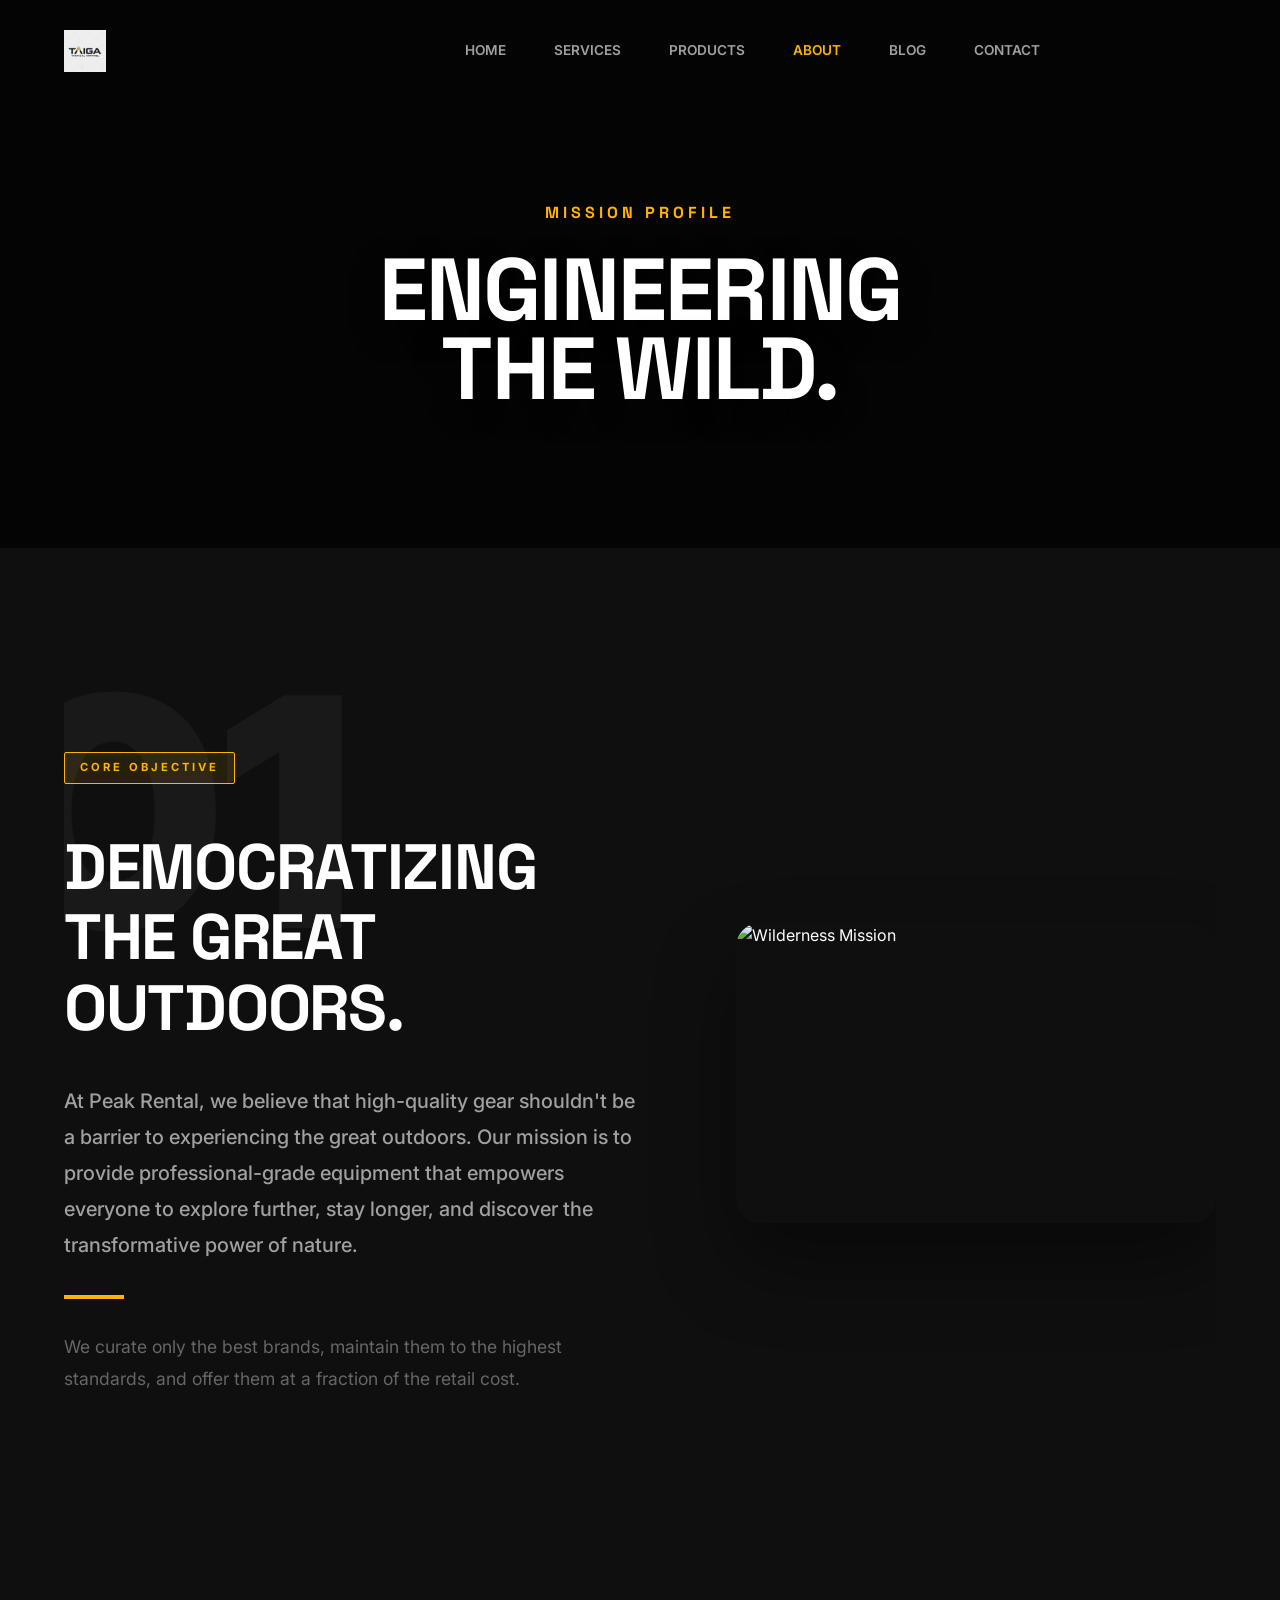
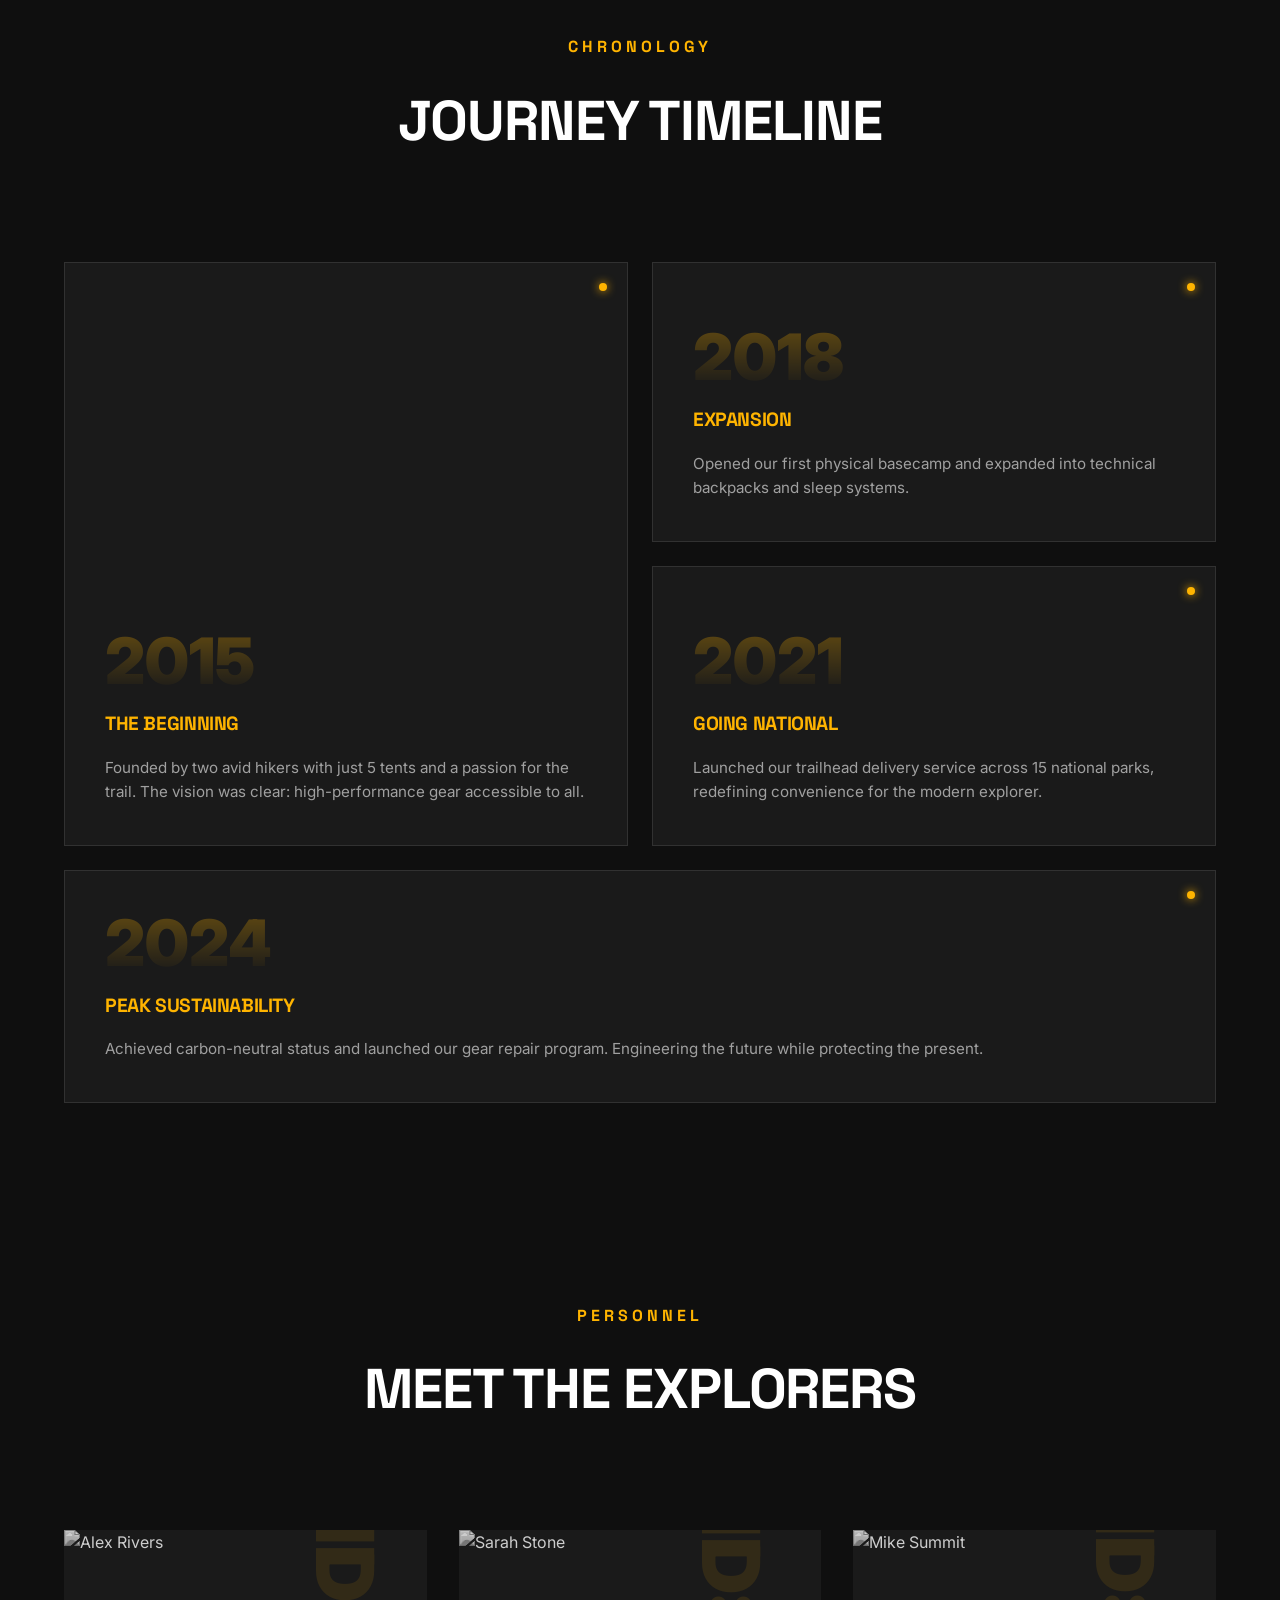
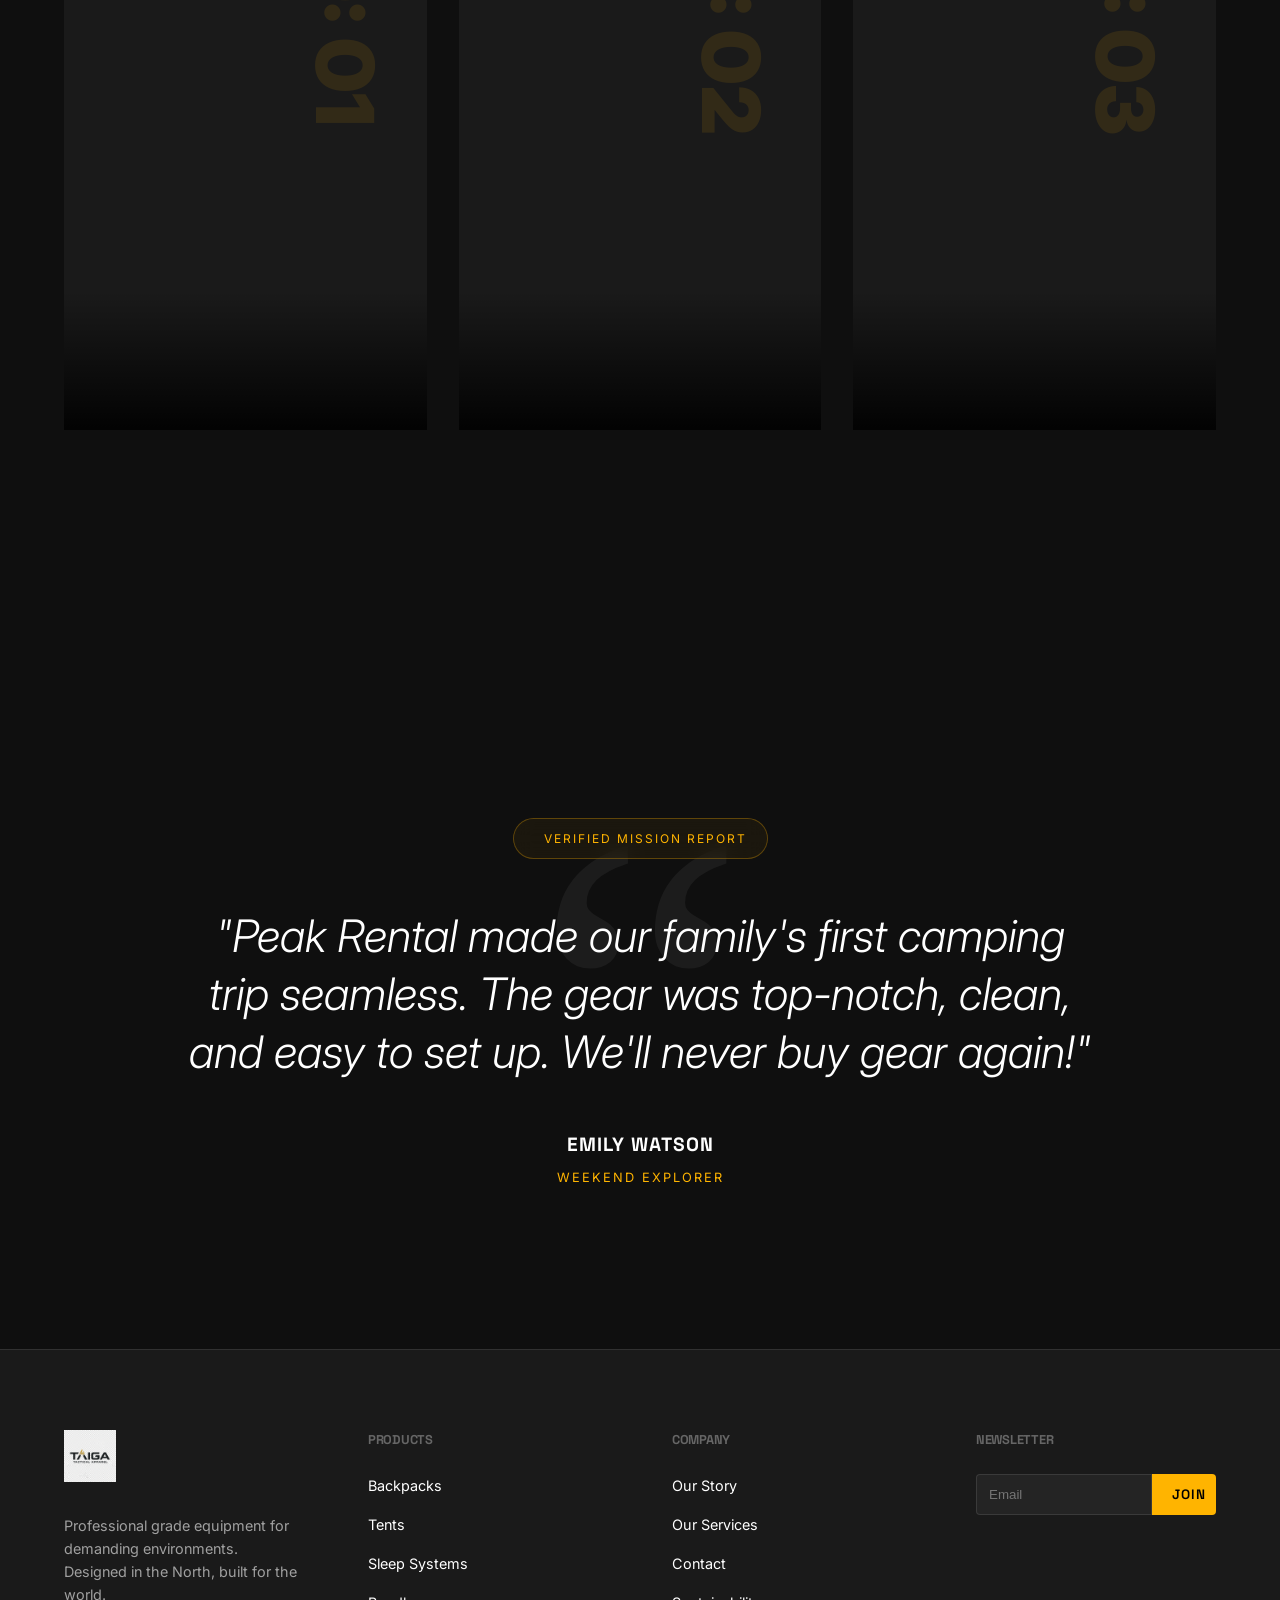
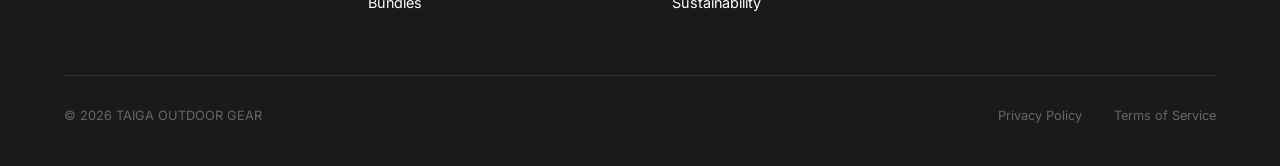
==== about.html @ ff22737f "first commit" ====
<!DOCTYPE html>
<html lang="en">
<head>
    <meta charset="UTF-8">
    <meta name="viewport" content="width=device-width, initial-scale=1.0">
    <title>About | TAIGA</title>
    <link rel="stylesheet" href="css/style.css">
    <link rel="icon" type="image/png" href="assets/favicon.png">
    <script src="https://unpkg.com/lucide@latest"></script>
    <style>
        /* --- About Redesign Styles --- */
        .page-header {
            width: 100%;
            padding-top: 200px;
            padding-bottom: 140px;
            background: linear-gradient(rgba(0,0,0,0.7), rgba(0,0,0,0.7)), url('https://images.unsplash.com/photo-1464822759023-fed622ff2c3b?auto=format&fit=crop&q=80&w=1920');
            background-size: cover;
            background-position: center;
            background-repeat: no-repeat;
            color: white;
            text-align: center;
            margin-bottom: 4rem;
        }

        .page-header h1 {
            color: white !important;
            text-shadow: 0 10px 30px rgba(0,0,0,0.5);
        }

        /* --- Modern Editorial Mission --- */
        .mission-section-new {
            position: relative;
            padding: 140px 0;
            overflow: hidden;
        }

        .mission-grid-new {
            display: grid;
            grid-template-columns: 1.2fr 1fr;
            gap: 6rem;
            align-items: center;
        }

        .mission-text-block {
            position: relative;
            z-index: 2;
        }

        .mission-watermark {
            position: absolute;
            top: -100px;
            left: -60px;
            font-size: 20rem;
            font-weight: 900;
            opacity: 0.04;
            z-index: -1;
            line-height: 1;
            color: var(--text-primary);
            user-select: none;
            pointer-events: none;
        }

        .mission-image-new {
            position: relative;
            aspect-ratio: 16/10;
            border-radius: var(--radius-lg);
            overflow: hidden;
            box-shadow: 0 40px 80px rgba(0,0,0,0.4);
        }

        .mission-image-new img {
            width: 100%;
            height: 100%;
            object-fit: cover;
            transition: transform 2s cubic-bezier(0.4, 0, 0.2, 1);
        }

        .mission-section-new:hover .mission-image-new img {
            transform: scale(1.1);
        }

        .mission-badge {
            display: inline-flex;
            align-items: center;
            padding: 6px 15px;
            background: rgba(255, 180, 0, 0.1);
            border: 1px solid var(--accent-gold);
            color: var(--accent-gold);
            font-weight: 700;
            font-size: 0.7rem;
            text-transform: uppercase;
            letter-spacing: 3px;
            margin-bottom: 3rem;
            border-radius: 2px;
        }

        @media (max-width: 992px) {
            .mission-grid-new { grid-template-columns: 1fr; gap: 5rem; }
            .mission-text-block { text-align: left; }
            .mission-watermark { font-size: 15rem; top: -80px; left: -20px; }
        }

        /* --- Bento-Grid Timeline (Chronology) --- */
        .bento-timeline {
            display: grid;
            grid-template-columns: repeat(2, 1fr);
            gap: 1.5rem;
            margin-top: 4rem;
        }

        .bento-card {
            background: var(--bg-secondary);
            border: 1px solid var(--border-color);
            padding: 40px;
            position: relative;
            transition: var(--transition);
            display: flex;
            flex-direction: column;
            justify-content: flex-end;
            min-height: 280px;
        }

        .bento-card:nth-child(1) { grid-row: span 2; }
        .bento-card:nth-child(4) { grid-column: span 2; min-height: 200px; }

        .bento-card:hover {
            border-color: var(--accent-gold);
            background: var(--bg-tertiary);
            transform: translateY(-5px);
        }

        .bento-year {
            font-size: 4rem;
            font-weight: 900;
            line-height: 1;
            margin-bottom: 1rem;
            background: linear-gradient(var(--accent-gold), transparent);
            -webkit-background-clip: text;
            -webkit-text-fill-color: transparent;
            opacity: 0.3;
        }

        .bento-card h4 {
            font-size: 1.2rem;
            margin-bottom: 1rem;
            color: var(--accent-gold);
        }

        .bento-card p {
            color: var(--text-secondary);
            font-size: 0.95rem;
            line-height: 1.6;
        }

        .bento-card::before {
            content: '';
            position: absolute;
            top: 20px;
            right: 20px;
            width: 8px;
            height: 8px;
            background: var(--accent-gold);
            border-radius: 50%;
            box-shadow: 0 0 10px var(--accent-gold);
        }

        @media (max-width: 768px) {
            .bento-timeline { grid-template-columns: 1fr; }
            .bento-card { grid-row: auto !important; grid-column: auto !important; min-height: 200px; padding: 30px; }
            .bento-year { font-size: 3rem; }
        }

        /* --- Minimalist Overlap Personnel --- */
        .personnel-grid-new {
            display: grid;
            grid-template-columns: repeat(3, 1fr);
            gap: 2rem;
            margin-top: 6rem;
        }

        .profile-tile {
            position: relative;
            height: 500px;
            overflow: hidden;
            background: var(--bg-secondary);
        }

        .profile-img-wrap {
            width: 100%;
            height: 100%;
            overflow: hidden;
        }

        .profile-img-wrap img {
            width: 100%;
            height: 100%;
            object-fit: cover;
            filter: grayscale(100%) brightness(0.8);
            transition: transform 1s ease, filter 1s ease;
        }

        .profile-tile:hover .profile-img-wrap img {
            transform: scale(1.1);
            filter: grayscale(0%) brightness(1);
        }

        .profile-overlay {
            position: absolute;
            bottom: 0;
            left: 0;
            width: 100%;
            padding: 40px;
            background: linear-gradient(transparent, rgba(0,0,0,0.9));
            z-index: 2;
            color: white;
        }

        .profile-id {
            position: absolute;
            top: 30px;
            right: -20px;
            font-size: 5rem;
            font-weight: 900;
            opacity: 0.1;
            transform: rotate(90deg);
            color: var(--accent-gold);
            pointer-events: none;
        }

        .profile-name {
            font-size: 2rem;
            line-height: 1;
            margin-bottom: 0.5rem;
            transform: translateY(20px);
            opacity: 0;
            transition: var(--transition);
        }

        .profile-role {
            font-size: 0.75rem;
            text-transform: uppercase;
            letter-spacing: 3px;
            color: var(--accent-gold);
            transform: translateY(20px);
            opacity: 0;
            transition: var(--transition);
            transition-delay: 0.1s;
        }

        .profile-tile:hover .profile-name,
        .profile-tile:hover .profile-role {
            transform: translateY(0);
            opacity: 1;
        }

        @media (max-width: 992px) {
            .personnel-grid-new { grid-template-columns: repeat(2, 1fr); }
            .profile-tile { height: 400px; }
        }

        @media (max-width: 640px) {
            .personnel-grid-new { grid-template-columns: 1fr; }
        }

        /* --- Intelligence Quote --- */
        /* --- Cinematic Testimonial --- */
        .testimonial-cinematic {
            position: relative;
            width: 100vw;
            margin-left: calc(-50vw + 50%);
            padding: 160px 0;
            background: linear-gradient(rgba(0,0,0,0.8), rgba(0,0,0,0.8)), url('https://images.unsplash.com/photo-1523987355523-c7b5b0dd90a7?auto=format&fit=crop&q=80&w=1920');
            background-size: cover;
            background-position: center;
            background-attachment: fixed;
            color: white;
            text-align: center;
            overflow: hidden;
            margin-top: 8rem;
        }

        .testimonial-content {
            max-width: 1000px;
            margin: 0 auto;
            padding: 0 40px;
            position: relative;
            z-index: 2;
        }

        .verified-badge {
            display: inline-flex;
            align-items: center;
            gap: 10px;
            padding: 10px 20px;
            border: 1px solid rgba(255, 180, 0, 0.3);
            background: rgba(255, 180, 0, 0.05);
            border-radius: 50px;
            color: var(--accent-gold);
            font-size: 0.75rem;
            text-transform: uppercase;
            letter-spacing: 2px;
            margin-bottom: 3rem;
            backdrop-filter: blur(10px);
        }

        .quote-text {
            font-size: clamp(1.5rem, 4vw, 2.8rem);
            font-style: italic;
            line-height: 1.3;
            margin-bottom: 3rem;
            color: white;
            font-weight: 300;
        }

        .quote-author {
            display: flex;
            flex-direction: column;
            align-items: center;
            gap: 0.5rem;
        }

        .author-name {
            font-size: 1.2rem;
            color: white;
            letter-spacing: 1px;
        }

        .author-title {
            font-size: 0.8rem;
            color: var(--accent-gold);
            text-transform: uppercase;
            letter-spacing: 2px;
        }

        .testimonial-decoration {
            position: absolute;
            top: 50%;
            left: 50%;
            transform: translate(-50%, -50%);
            font-size: 30rem;
            opacity: 0.05;
            color: white;
            z-index: 1;
            pointer-events: none;
            font-family: serif;
        }

        @media (max-width: 992px) {
            .mission-grid { grid-template-columns: 1fr; gap: 3rem; }
            .timeline-line { left: 20px; }
            .timeline-dot { left: 20px; }
            .timeline-item {
                grid-template-columns: 1fr;
                gap: 2rem;
                padding-left: 60px;
                text-align: left !important;
            }
            .timeline-item:nth-child(even) .timeline-content { grid-column: 1; }
            .personnel-grid { grid-template-columns: repeat(2, 1fr); }
        }

        @media (max-width: 640px) {
            .personnel-grid { grid-template-columns: repeat(2, 1fr); gap: 1rem; }
            .personnel-info { padding: 15px; }
            .personnel-info h4 { font-size: 0.9rem; }
        }
    </style>
</head>
<body>

    <!-- Section 1: Full-Width Page Header -->
    <section class="page-header">
        <div class="container">
            <h4 class="font-heading" style="color: var(--accent-gold); letter-spacing: 4px; margin-bottom: 1.5rem;">Mission Profile</h4>
            <h1 style="font-size: clamp(3rem, 10vw, 5.5rem); line-height: 0.9;">Engineering <br>The Wild.</h1>
        </div>
    </section>

    <main class="container">
        <!-- Section 2: Our Mission (Redesigned) -->
        <section class="mission-section-new">
            <div class="mission-grid-new">
                <div class="mission-text-block">
                    <span class="mission-watermark">01</span>
                    <div class="mission-badge">Core Objective</div>
                    <h2 style="font-size: clamp(2.5rem, 6vw, 4rem); line-height: 1.1; margin-bottom: 2.5rem;">Democratizing The Great Outdoors.</h2>
                    <p style="font-size: 1.25rem; color: var(--text-secondary); line-height: 1.8; margin-bottom: 2rem; font-weight: 500;">
                        At Peak Rental, we believe that high-quality gear shouldn't be a barrier to experiencing the great outdoors. Our mission is to provide professional-grade equipment that empowers everyone to explore further, stay longer, and discover the transformative power of nature.
                    </p>
                    <div style="width: 60px; height: 4px; background: var(--accent-gold); margin-bottom: 2rem;"></div>
                    <p style="color: var(--text-muted); line-height: 1.8; font-size: 1.1rem;">
                        We curate only the best brands, maintain them to the highest standards, and offer them at a fraction of the retail cost.
                    </p>
                </div>
                <div class="mission-image-new">
                    <img src="https://images.unsplash.com/photo-1504280390367-361c6d9f38f4?auto=format&fit=crop&q=80&w=1000" alt="Wilderness Mission">
                </div>
            </div>
        </section>

        <!-- Section 3: Chronology (Redesigned) -->
        <section class="section">
            <div style="text-align: center; margin-bottom: 6rem;">
                <h4 class="font-heading" style="color: var(--accent-gold); letter-spacing: 4px; margin-bottom: 1rem;">Chronology</h4>
                <h2 style="font-size: clamp(2rem, 5vw, 3.5rem);">Journey Timeline</h2>
            </div>

            <div class="bento-timeline">
                <div class="bento-card">
                    <span class="bento-year">2015</span>
                    <h4 class="font-heading">The Beginning</h4>
                    <p>Founded by two avid hikers with just 5 tents and a passion for the trail. The vision was clear: high-performance gear accessible to all.</p>
                </div>

                <div class="bento-card">
                    <span class="bento-year">2018</span>
                    <h4 class="font-heading">Expansion</h4>
                    <p>Opened our first physical basecamp and expanded into technical backpacks and sleep systems.</p>
                </div>

                <div class="bento-card">
                    <span class="bento-year">2021</span>
                    <h4 class="font-heading">Going National</h4>
                    <p>Launched our trailhead delivery service across 15 national parks, redefining convenience for the modern explorer.</p>
                </div>

                <div class="bento-card">
                    <span class="bento-year">2024</span>
                    <h4 class="font-heading">Peak Sustainability</h4>
                    <p>Achieved carbon-neutral status and launched our gear repair program. Engineering the future while protecting the present.</p>
                </div>
            </div>
        </section>

        <!-- Section 4: Explorers (Redesigned) -->
        <section class="section">
            <div style="text-align: center; margin-bottom: 6rem;">
                <h4 class="font-heading" style="color: var(--accent-gold); letter-spacing: 4px; margin-bottom: 1rem;">Personnel</h4>
                <h2 style="font-size: clamp(2rem, 5vw, 3.5rem);">Meet the Explorers</h2>
            </div>

            <div class="personnel-grid-new">
                <div class="profile-tile">
                    <span class="profile-id">ID: 01</span>
                    <div class="profile-img-wrap">
                        <img src="https://images.unsplash.com/photo-1507003211169-0a1dd7228f2d?auto=format&fit=crop&q=80&w=600" alt="Alex Rivers">
                    </div>
                    <div class="profile-overlay">
                        <h3 class="profile-name font-heading">Alex Rivers</h3>
                        <p class="profile-role">Founder & Chief Guide</p>
                    </div>
                </div>

                <div class="profile-tile">
                    <span class="profile-id">ID: 02</span>
                    <div class="profile-img-wrap">
                        <img src="https://images.unsplash.com/photo-1438761681033-6461ffad8d80?auto=format&fit=crop&q=80&w=600" alt="Sarah Stone">
                    </div>
                    <div class="profile-overlay">
                        <h3 class="profile-name font-heading">Sarah Stone</h3>
                        <p class="profile-role">Operations Director</p>
                    </div>
                </div>

                <div class="profile-tile">
                    <span class="profile-id">ID: 03</span>
                    <div class="profile-img-wrap">
                        <img src="https://images.unsplash.com/photo-1472099645785-5658abf4ff4e?auto=format&fit=crop&q=80&w=600" alt="Mike Summit">
                    </div>
                    <div class="profile-overlay">
                        <h3 class="profile-name font-heading">Mike Summit</h3>
                        <p class="profile-role">Gear Specialist</p>
                    </div>
                </div>
            </div>
        </section>

        <!-- Section 5: Cinematic Testimonial (Redesigned) -->
        <section class="testimonial-cinematic">
            <span class="testimonial-decoration">&ldquo;</span>
            <div class="testimonial-content">
                <div class="verified-badge">
                    <i data-lucide="shield-check" size="16"></i>
                    <span>Verified Mission Report</span>
                </div>
                <p class="quote-text">
                    "Peak Rental made our family's first camping trip seamless. The gear was top-notch, clean, and easy to set up. We'll never buy gear again!"
                </p>
                <div class="quote-author">
                    <h4 class="author-name font-heading">Emily Watson</h4>
                    <span class="author-title">Weekend Explorer</span>
                </div>
            </div>
        </section>
    </main>

    <script src="js/main.js"></script>
    <script>
        lucide.createIcons();
    </script>
</body>
</html>
---- css/style.css ----
@import url('https://fonts.googleapis.com/css2?family=Space+Grotesk:wght@300;400;500;600;700&family=Inter:wght@300;400;500;600&display=swap');

:root {
    /* Theme Tokens (Default Dark) */
    --bg-primary: #0F0F0F;
    --bg-secondary: #1A1A1A;
    --bg-tertiary: #242424;
    --text-primary: #FFFFFF;
    --text-secondary: #A0A0A0;
    --text-muted: #666666;
    
    /* Global Accents */
    --accent-gold: #FFB400;
    --accent-gold-dark: #E6A200;
    --accent-olive: #3D4A3E;
    --border-color: rgba(255, 255, 255, 0.1);
    
    /* UI Tokens */
    --transition: all 0.4s cubic-bezier(0.16, 1, 0.3, 1);
    --shadow-sm: 0 4px 12px rgba(0, 0, 0, 0.5);
    --shadow-lg: 0 20px 40px rgba(0, 0, 0, 0.7);
    --radius-sm: 4px;
    --radius-md: 12px;
    --radius-lg: 24px;
}

[data-theme="light"] {
    --bg-primary: #F8F9FA;
    --bg-secondary: #FFFFFF;
    --bg-tertiary: #E9ECEF;
    --text-primary: #121212;
    --text-secondary: #4A4A4A;
    --text-muted: #888888;
    --border-color: rgba(0, 0, 0, 0.1);
    --shadow-sm: 0 4px 12px rgba(0, 0, 0, 0.05);
    --shadow-lg: 0 20px 40px rgba(0, 0, 0, 0.1);
}

* {
    margin: 0;
    padding: 0;
    box-sizing: border-box;
}

body {
    font-family: 'Inter', sans-serif;
    background-color: var(--bg-primary);
    color: var(--text-primary);
    line-height: 1.6;
    overflow-x: hidden;
    transition: background-color 0.5s ease, color 0.5s ease;
}

h1, h2, h3, h4, .font-heading {
    font-family: 'Space Grotesk', sans-serif;
    font-weight: 700;
    text-transform: uppercase;
    letter-spacing: -0.02em;
}

a {
    text-decoration: none;
    color: inherit;
    transition: var(--transition);
}

ul { list-style: none; }

img { max-width: 100%; display: block; }

/* --- Layout --- */

.container {
    max-width: 1400px;
    margin: 0 auto;
    width: 90%;
}

.section {
    padding: 100px 0;
}

.flex { display: flex; }
.grid { display: grid; }
.items-center { align-items: center; }
.justify-between { justify-content: space-between; }
.gap-1 { gap: 1rem; }
.gap-2 { gap: 2rem; }
.gap-3 { gap: 0.75rem; }
.gap-4 { gap: 1rem; }

/* Grid Utilities */
.grid-cols-2 { grid-template-columns: repeat(2, minmax(0, 1fr)); }

@media (min-width: 640px) {
    .sm\:gap-4 { gap: 1rem; }
}

@media (min-width: 768px) {
    .md\:grid-cols-3 { grid-template-columns: repeat(3, minmax(0, 1fr)); }
}

@media (min-width: 1024px) {
    .lg\:grid-cols-4 { grid-template-columns: repeat(4, minmax(0, 1fr)); }
}

/* --- Buttons --- */

.btn {
    display: inline-block;
    padding: 14px 36px;
    border-radius: var(--radius-sm);
    font-weight: 600;
    cursor: pointer;
    border: none;
    transition: var(--transition);
    font-family: 'Space Grotesk', sans-serif;
    text-transform: uppercase;
    letter-spacing: 1px;
    font-size: 0.85rem;
    position: relative;
    overflow: hidden;
}

.btn-primary {
    background-color: var(--accent-gold);
    color: #000;
}

.btn-primary:hover {
    background-color: var(--accent-gold-dark);
    transform: translateY(-2px);
    box-shadow: 0 10px 20px rgba(255, 180, 0, 0.3);
}

.btn-outline {
    background: transparent;
    border: 1px solid var(--border-color);
    color: var(--text-primary);
}

.btn-outline:hover {
    background: var(--text-primary);
    color: var(--bg-primary);
}

/* --- Components --- */

.main-header {
    position: fixed;
    top: 0;
    left: 0;
    width: 100%;
    z-index: 1000;
    padding: 30px 0;
    transition: var(--transition);
}

.main-header.scrolled {
    background: var(--bg-primary);
    padding: 20px 0;
    border-bottom: 1px solid var(--border-color);
    box-shadow: var(--shadow-sm);
}

.nav-logo {
    font-family: 'Space Grotesk', sans-serif;
    font-weight: 700;
    font-size: 1.5rem;
    letter-spacing: 2px;
}

.nav-links {
    display: flex;
    align-items: center;
}

.theme-toggle {
    order: 10;
    margin-left: 2rem;
}

.nav-links a {
    margin-left: 3rem;
    font-size: 0.85rem;
    font-weight: 600;
    text-transform: uppercase;
    color: var(--text-secondary);
}

.nav-links a:hover, .nav-links a.active {
    color: var(--accent-gold) !important;
}

/* --- Hero & Wavy Separator --- */

.hero {
    height: 100vh;
    position: relative;
    display: flex;
    align-items: center;
    background-size: cover;
    background-position: center;
}

.hero::after {
    content: '';
    position: absolute;
    top: 0;
    left: 0;
    width: 100%;
    height: 100%;
    background: linear-gradient(90deg, rgba(15,15,15,0.9) 0%, rgba(15,15,15,0.4) 50%, transparent 100%);
    z-index: 1;
}

.hero-content {
    position: relative;
    z-index: 2;
    max-width: 700px;
}

.hero-content h1 {
    font-size: clamp(3rem, 10vw, 6rem);
    line-height: 0.9;
    margin-bottom: 2rem;
    color: white;
}

.wavy-separator {
    position: absolute;
    bottom: -1px;
    left: 0;
    width: 100%;
    line-height: 0;
    z-index: 3;
}

.wavy-separator svg {
    display: block;
    width: 100%;
    height: 120px;
}

.wavy-separator .fill {
    fill: var(--bg-primary);
}

/* --- Page Banners --- */

.page-banner {
    position: relative;
    height: 450px;
    display: flex;
    align-items: center;
    justify-content: center;
    text-align: center;
    background-size: cover;
    background-position: center;
    overflow: hidden;
}

.page-banner::before {
    content: '';
    position: absolute;
    top: 0;
    left: 0;
    width: 100%;
    height: 100%;
    background: linear-gradient(to bottom, rgba(0,0,0,0.4), rgba(0,0,0,0.7));
    z-index: 1;
}

.page-banner .container {
    position: relative;
    z-index: 2;
}

.page-banner h1 {
    font-size: clamp(3rem, 10vw, 5rem);
    margin-bottom: 1rem;
    color: white;
}

@media (max-width: 768px) {
    .page-banner { 
        height: 400px; 
        padding-top: 60px;
    }
    .page-banner h1 { 
        font-size: 2.5rem; 
        text-shadow: 0 4px 15px rgba(0,0,0,0.5);
    }
    .page-banner p {
        font-size: 0.9rem;
        line-height: 1.5;
        padding: 0 15px;
        text-shadow: 0 2px 8px rgba(0,0,0,0.5);
    }
}

/* --- Catalog & Product Grids --- */
.catalog-grid, .product-lineup-grid {
    display: grid;
    grid-template-columns: repeat(auto-fill, minmax(320px, 1fr));
    gap: 3rem 2rem;
    margin-top: 4rem;
}

/* Specific adjustment for mobile: 2-column grid and compact cards */
@media (max-width: 640px) {
    .catalog-grid, .product-lineup-grid {
        grid-template-columns: repeat(2, 1fr);
        gap: 12px;
        padding: 0 10px;
    }
    
    .product-img {
        aspect-ratio: 1/1; 
        margin-bottom: 0.8rem;
    }

    .product-info h3 {
        font-size: 0.85rem;
        white-space: nowrap;
        overflow: hidden;
        text-overflow: ellipsis;
        margin-bottom: 4px;
    }

    .product-info p {
        display: -webkit-box;
        -webkit-line-clamp: 2;
        -webkit-box-orient: vertical;
        overflow: hidden;
        font-size: 0.75rem;
        margin-bottom: 0.8rem;
        line-height: 1.3;
    }

    .product-info .price {
        font-size: 0.9rem;
    }

    .product-info .btn {
        padding: 8px 12px;
        font-size: 0.75rem;
        width: 100%;
        text-align: center;
    }
}

.product-card {
    display: flex;
    flex-direction: column;
    height: 100%;
    background: var(--bg-secondary);
    border: 1px solid var(--border-color);
    border-radius: var(--radius-md);
    overflow: hidden;
    transition: var(--transition);
}

.product-card:hover {
    border-color: var(--accent-gold);
    transform: translateY(-5px);
}

.product-img-container {
    position: relative;
    aspect-ratio: 4/5;
    overflow: hidden;
    background: var(--bg-tertiary);
}

.product-img-link {
    display: block;
    width: 100%;
    height: 100%;
}

.product-img-link img {
    width: 100%;
    height: 100%;
    object-fit: cover;
    transition: transform 1s cubic-bezier(0.4, 0, 0.2, 1);
}

.product-card:hover .product-img-link img {
    transform: scale(1.1);
}

.product-badge {
    position: absolute;
    top: 15px;
    right: 15px;
    background: var(--accent-gold);
    color: black;
    font-size: 0.6rem;
    font-weight: 800;
    text-transform: uppercase;
    letter-spacing: 1px;
    padding: 4px 10px;
    border-radius: 2px;
}

.product-tag {
    font-size: 0.65rem;
    color: var(--accent-gold);
    text-transform: uppercase;
    letter-spacing: 2px;
    margin-bottom: 0.5rem;
    display: block;
    font-weight: 700;
}

.product-info {
    padding: 24px;
    flex-grow: 1;
    display: flex;
    flex-direction: column;
    gap: 0.5rem;
}

.product-tag {
    font-size: 0.65rem;
    color: var(--accent-gold);
    text-transform: uppercase;
    letter-spacing: 2px;
    margin-bottom: 0.25rem;
    display: block;
    font-weight: 700;
    opacity: 0.8;
}

.product-info h3 {
    font-size: 1.1rem;
    margin-bottom: 0.5rem;
    letter-spacing: 0.5px;
    line-height: 1.2;
    color: var(--text-primary);
}

.product-info .price {
    font-family: 'Space Grotesk', sans-serif;
    font-weight: 700;
    color: var(--accent-gold);
    font-size: 1.2rem;
    margin-bottom: 1.5rem;
}

.product-info .btn {
    margin-top: auto;
}

/* --- Cards --- */

.card {
    background: var(--bg-secondary);
    border: 1px solid var(--border-color);
    border-radius: var(--radius-md);
    padding: 30px;
    transition: var(--transition);
}

.card:hover {
    border-color: var(--accent-gold);
    transform: translateY(-5px);
}

/* --- Theme Switcher --- */

.theme-toggle {
    cursor: pointer;
    background: none;
    border: none;
    color: var(--text-primary);
    font-size: 1.2rem;
    margin-left: 2rem;
    display: flex;
    align-items: center;
}

/* --- Responsive & Mobile Menu --- */

.mobile-menu-btn {
    cursor: pointer;
    display: none;
    z-index: 1001;
    width: 30px;
    height: 20px;
    position: relative;
}

.hamburger-line {
    width: 100%;
    height: 2px;
    background-color: var(--text-primary);
    position: absolute;
    left: 0;
    transition: 0.3s cubic-bezier(0.16, 1, 0.3, 1);
}

.hamburger-line:nth-child(1) { top: 0; }
.hamburger-line:nth-child(2) { top: 50%; transform: translateY(-50%); }
.hamburger-line:nth-child(3) { bottom: 0; width: 70%; left: 30%; } /* Technical staggered look */

.nav-active .hamburger-line:nth-child(1) {
    top: 50%;
    transform: translateY(-50%) rotate(45deg);
    background-color: var(--accent-gold);
}

.nav-active .hamburger-line:nth-child(2) {
    opacity: 0;
}

.nav-active .hamburger-line:nth-child(3) {
    bottom: 50%;
    transform: translateY(50%) rotate(-45deg);
    width: 100%;
    left: 0;
    background-color: var(--accent-gold);
}

@media (max-width: 1024px) {
    .mobile-menu-btn { display: block; }
    
    .nav-links {
        position: fixed;
        top: 0;
        right: -100%;
        width: 100%;
        height: 100vh;
        background: var(--bg-primary);
        display: flex;
        flex-direction: column;
        padding: 100px 40px;
        transition: 0.6s cubic-bezier(0.16, 1, 0.3, 1);
        z-index: 1000;
        overflow-y: auto;
    }

    .nav-links::before {
        content: 'TAIGA';
        position: absolute;
        bottom: 0;
        right: -5%;
        font-size: 15rem;
        font-weight: 900;
        color: white;
        opacity: 0.03;
        pointer-events: none;
        z-index: -1;
    }

    .nav-links a {
        margin: 0;
        font-size: 2.5rem;
        font-weight: 700;
        font-family: 'Space Grotesk', sans-serif;
        color: var(--text-primary);
        border-bottom: 1px solid var(--border-color);
        padding: 20px 0;
        display: flex;
        justify-content: space-between;
        align-items: center;
        width: 100%;
    }

    .nav-links a::before {
        content: attr(data-index);
        font-size: 0.8rem;
        color: var(--accent-gold);
        font-family: 'Inter', sans-serif;
        letter-spacing: 2px;
    }

    .nav-links a:last-child { border-bottom: none; }

    .nav-active .nav-links {
        right: 0;
    }

    .mobile-footer {
        margin-top: auto;
        padding-top: 40px;
        display: flex;
        justify-content: space-between;
        align-items: center;
    }

    .mobile-socials {
        display: flex;
        gap: 1.5rem;
    }
    
    .mobile-socials a {
        font-size: 1rem;
        border: none !important;
        padding: 0 !important;
        width: auto !important;
    }

    .mobile-only-toggle {
        position: absolute;
        top: 30px;
        left: 40px;
        margin: 0;
        padding: 0;
        order: -1; /* For structure */
    }

    .hero-content h1 { font-size: 4rem; }
}
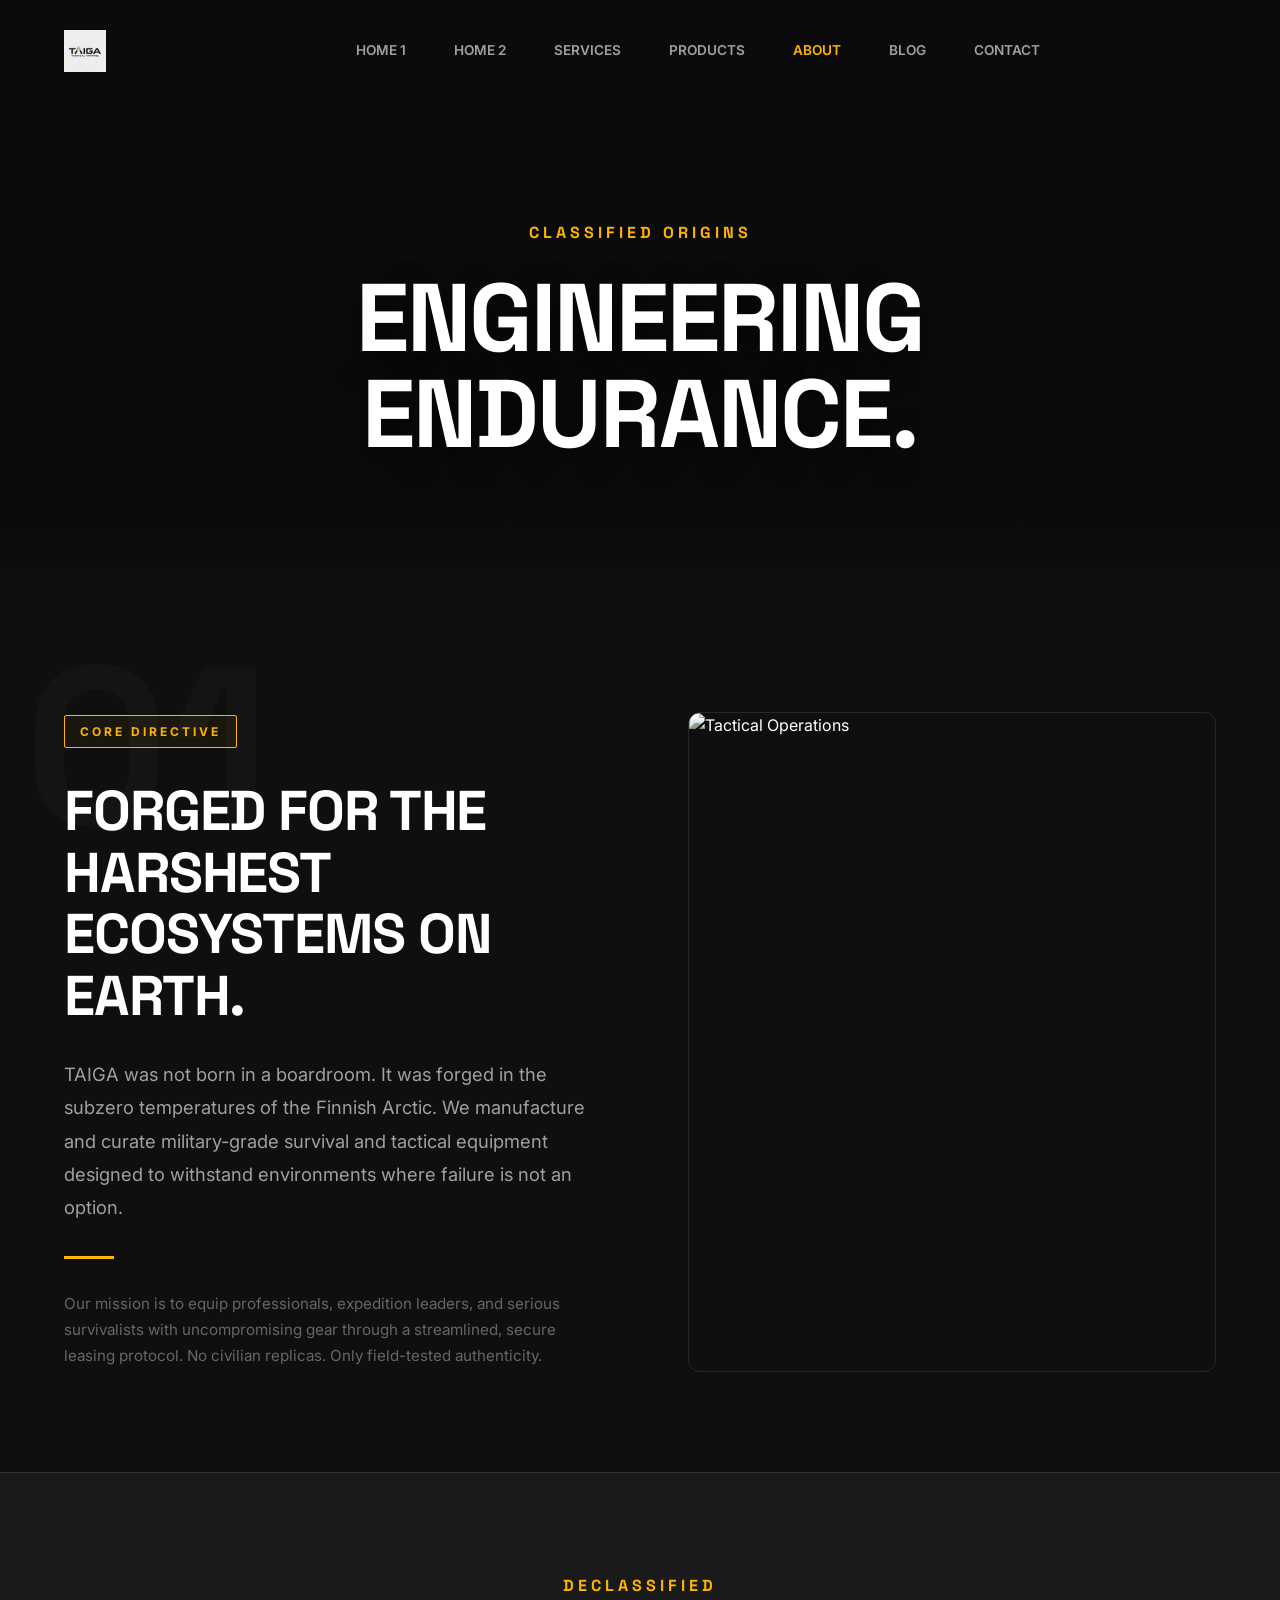
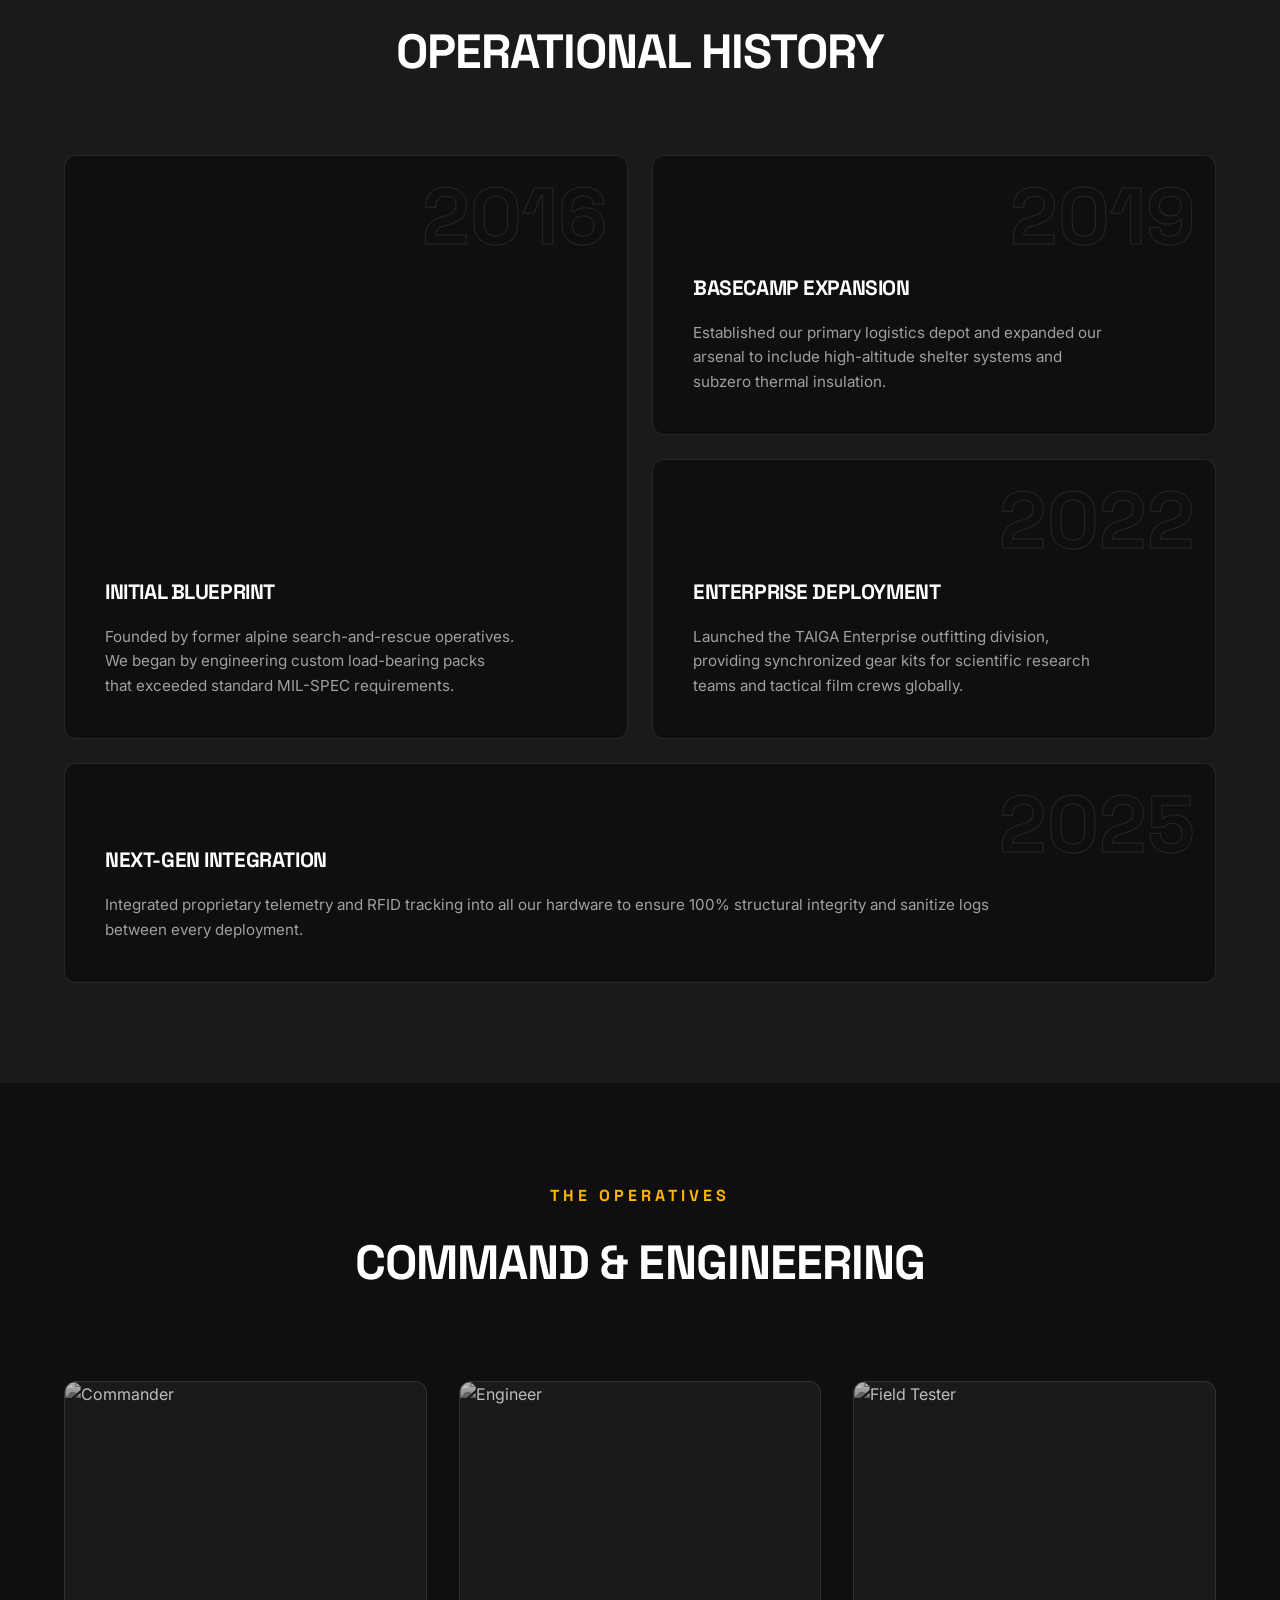
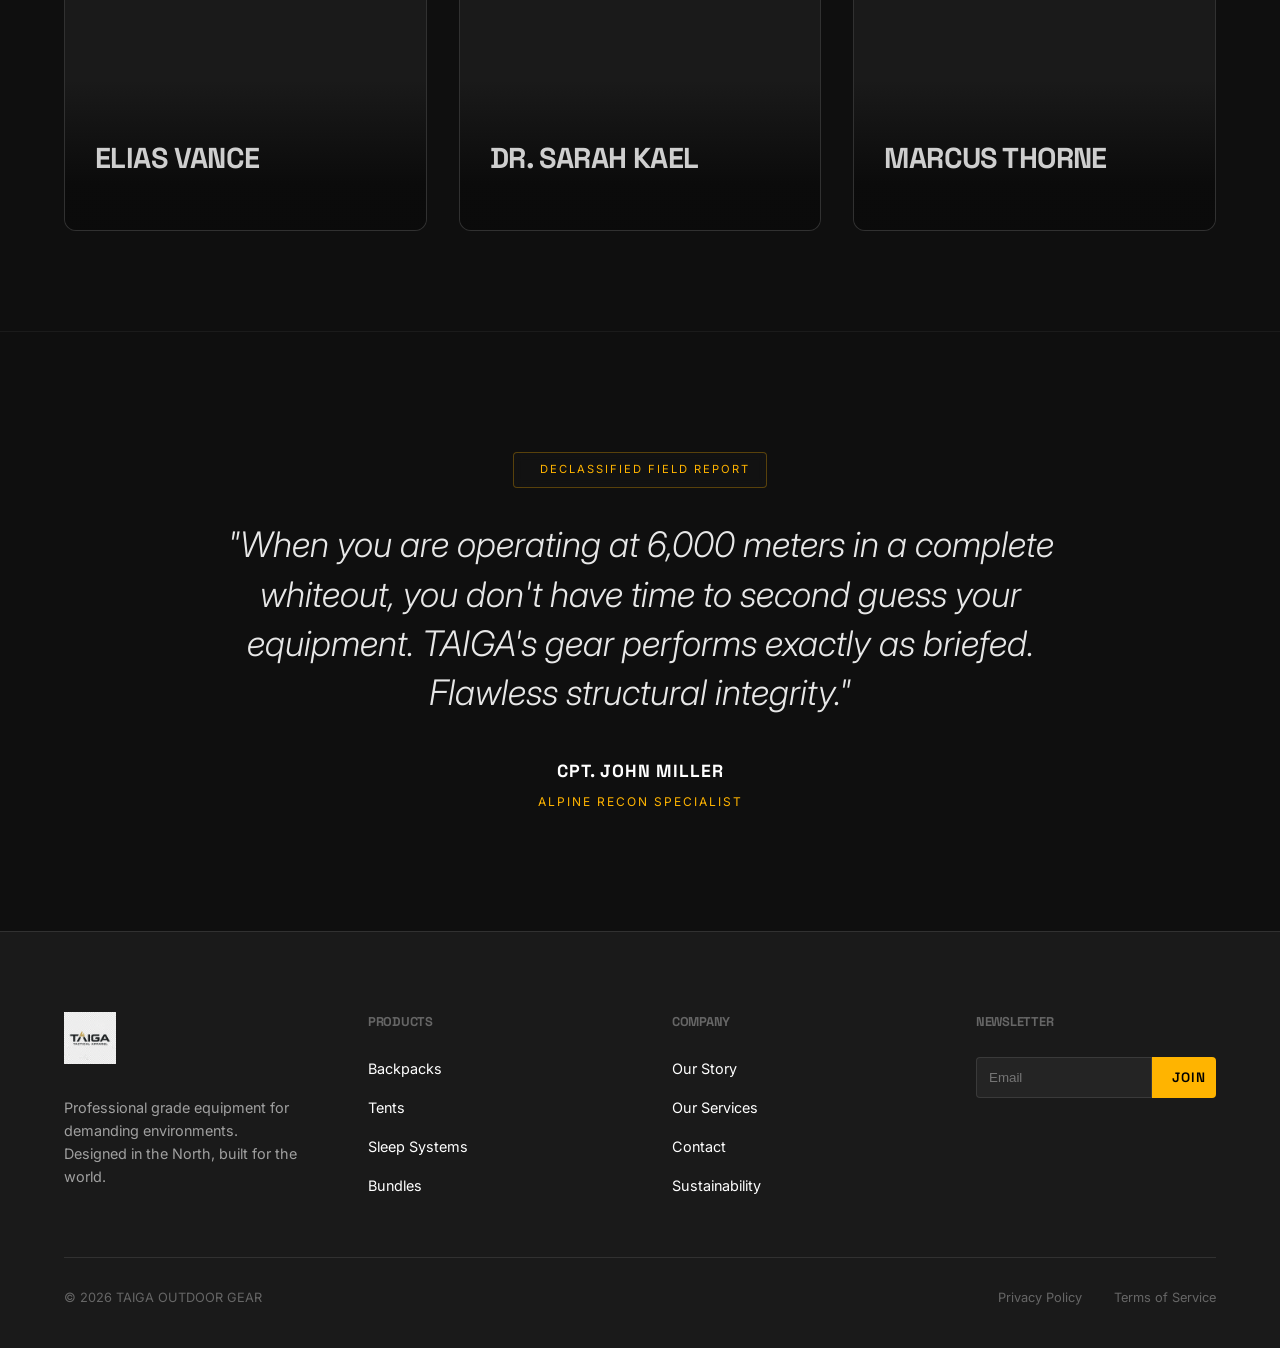
==== commit 029b1aed: "first commit" ====
--- a/about.html
+++ b/about.html
@@ -1,9 +1,9 @@
 <!DOCTYPE html>
-<html lang="en">
+<html lang="en" data-theme="dark">
 <head>
     <meta charset="UTF-8">
     <meta name="viewport" content="width=device-width, initial-scale=1.0">
-    <title>About | TAIGA</title>
+    <title>About | TAIGA Tactical Gear</title>
     <link rel="stylesheet" href="css/style.css">
     <link rel="icon" type="image/png" href="assets/favicon.png">
     <script src="https://unpkg.com/lucide@latest"></script>
@@ -11,32 +11,44 @@
         /* --- About Redesign Styles --- */
         .page-header {
             width: 100%;
-            padding-top: 200px;
-            padding-bottom: 140px;
-            background: linear-gradient(rgba(0,0,0,0.7), rgba(0,0,0,0.7)), url('https://images.unsplash.com/photo-1464822759023-fed622ff2c3b?auto=format&fit=crop&q=80&w=1920');
+            padding-top: 220px;
+            padding-bottom: 150px;
+            background: linear-gradient(to bottom, rgba(10,10,10,0.8), rgba(10,10,10,1)), url('https://images.unsplash.com/photo-1544365558-35aa4afcf11f?auto=format&fit=crop&q=80&w=1920');
             background-size: cover;
             background-position: center;
             background-repeat: no-repeat;
+            background-attachment: fixed;
             color: white;
             text-align: center;
-            margin-bottom: 4rem;
+            position: relative;
+        }
+
+        .page-header::after {
+            content: '';
+            position: absolute;
+            bottom: 0; left: 0; width: 100%; height: 100px;
+            background: linear-gradient(to top, var(--bg-primary), transparent);
         }
 
         .page-header h1 {
             color: white !important;
             text-shadow: 0 10px 30px rgba(0,0,0,0.5);
-        }
-
-        /* --- Modern Editorial Mission --- */
-        .mission-section-new {
-            position: relative;
-            padding: 140px 0;
+            font-size: clamp(3.5rem, 8vw, 6rem);
+            line-height: 1;
+            letter-spacing: -2px;
+        }
+
+        /* --- Mission Directive --- */
+        .mission-section {
+            position: relative;
+            padding: 100px 0;
             overflow: hidden;
-        }
-
-        .mission-grid-new {
+            background: var(--bg-primary);
+        }
+
+        .mission-grid {
             display: grid;
-            grid-template-columns: 1.2fr 1fr;
+            grid-template-columns: 1fr 1fr;
             gap: 6rem;
             align-items: center;
         }
@@ -48,59 +60,78 @@
 
         .mission-watermark {
             position: absolute;
-            top: -100px;
-            left: -60px;
-            font-size: 20rem;
+            top: -80px;
+            left: -40px;
+            font-size: 14rem;
             font-weight: 900;
-            opacity: 0.04;
+            opacity: 0.02;
             z-index: -1;
             line-height: 1;
-            color: var(--text-primary);
+            color: white;
+            font-family: 'Space Grotesk', sans-serif;
             user-select: none;
             pointer-events: none;
         }
 
-        .mission-image-new {
-            position: relative;
-            aspect-ratio: 16/10;
-            border-radius: var(--radius-lg);
+        .mission-image {
+            position: relative;
+            aspect-ratio: 4/5;
+            border-radius: var(--radius-md);
             overflow: hidden;
-            box-shadow: 0 40px 80px rgba(0,0,0,0.4);
-        }
-
-        .mission-image-new img {
+            border: 1px solid var(--border-color);
+        }
+
+        .mission-image::after {
+            content: '';
+            position: absolute;
+            top: 0; left: 0; width: 100%; height: 100%;
+            border: 1px solid var(--accent-gold);
+            transform: translate(15px, 15px);
+            border-radius: var(--radius-md);
+            z-index: -1;
+            pointer-events: none;
+        }
+
+        .mission-image img {
             width: 100%;
             height: 100%;
             object-fit: cover;
-            transition: transform 2s cubic-bezier(0.4, 0, 0.2, 1);
-        }
-
-        .mission-section-new:hover .mission-image-new img {
-            transform: scale(1.1);
-        }
-
-        .mission-badge {
+            filter: grayscale(80%) contrast(1.2);
+            transition: transform 1.5s cubic-bezier(0.4, 0, 0.2, 1);
+        }
+
+        .mission-section:hover .mission-image img {
+            transform: scale(1.05);
+        }
+
+        .tactical-badge {
             display: inline-flex;
             align-items: center;
             padding: 6px 15px;
-            background: rgba(255, 180, 0, 0.1);
+            background: rgba(255, 180, 0, 0.05);
             border: 1px solid var(--accent-gold);
             color: var(--accent-gold);
             font-weight: 700;
-            font-size: 0.7rem;
+            font-size: 0.75rem;
             text-transform: uppercase;
             letter-spacing: 3px;
-            margin-bottom: 3rem;
+            margin-bottom: 2rem;
             border-radius: 2px;
         }
 
         @media (max-width: 992px) {
-            .mission-grid-new { grid-template-columns: 1fr; gap: 5rem; }
-            .mission-text-block { text-align: left; }
-            .mission-watermark { font-size: 15rem; top: -80px; left: -20px; }
-        }
-
-        /* --- Bento-Grid Timeline (Chronology) --- */
+            .mission-grid { grid-template-columns: 1fr; gap: 4rem; }
+            .mission-watermark { font-size: 10rem; }
+            .mission-image { aspect-ratio: 16/9; }
+        }
+
+        /* --- Operational History (Bento) --- */
+        .history-section {
+            padding: 100px 0;
+            background: var(--bg-secondary);
+            border-top: 1px solid var(--border-color);
+        }
+
         .bento-timeline {
             display: grid;
             grid-template-columns: repeat(2, 1fr);
@@ -109,7 +140,7 @@
         }
 
         .bento-card {
-            background: var(--bg-secondary);
+            background: var(--bg-primary);
             border: 1px solid var(--border-color);
             padding: 40px;
             position: relative;
@@ -118,171 +149,169 @@
             flex-direction: column;
             justify-content: flex-end;
             min-height: 280px;
+            border-radius: var(--radius-md);
+            overflow: hidden;
         }
 
         .bento-card:nth-child(1) { grid-row: span 2; }
-        .bento-card:nth-child(4) { grid-column: span 2; min-height: 200px; }
+        .bento-card:nth-child(4) { grid-column: span 2; min-height: 220px; }
 
         .bento-card:hover {
-            border-color: var(--accent-gold);
-            background: var(--bg-tertiary);
+            border-color: rgba(255, 180, 0, 0.4);
             transform: translateY(-5px);
+            box-shadow: 0 20px 40px rgba(0,0,0,0.4);
         }
 
         .bento-year {
-            font-size: 4rem;
+            font-size: 5rem;
             font-weight: 900;
             line-height: 1;
             margin-bottom: 1rem;
-            background: linear-gradient(var(--accent-gold), transparent);
-            -webkit-background-clip: text;
-            -webkit-text-fill-color: transparent;
-            opacity: 0.3;
+            color: transparent;
+            -webkit-text-stroke: 1px rgba(255, 255, 255, 0.1);
+            font-family: 'Space Grotesk', sans-serif;
+            position: absolute;
+            top: 20px;
+            right: 20px;
+            transition: var(--transition);
+        }
+
+        .bento-card:hover .bento-year {
+            -webkit-text-stroke: 1px rgba(255, 180, 0, 0.3);
+            color: rgba(255, 180, 0, 0.05);
         }
 
         .bento-card h4 {
-            font-size: 1.2rem;
+            font-size: 1.3rem;
             margin-bottom: 1rem;
-            color: var(--accent-gold);
+            color: white;
+            position: relative;
+            z-index: 2;
         }
 
         .bento-card p {
             color: var(--text-secondary);
             font-size: 0.95rem;
             line-height: 1.6;
-        }
-
-        .bento-card::before {
-            content: '';
-            position: absolute;
-            top: 20px;
-            right: 20px;
-            width: 8px;
-            height: 8px;
-            background: var(--accent-gold);
-            border-radius: 50%;
-            box-shadow: 0 0 10px var(--accent-gold);
+            position: relative;
+            z-index: 2;
+            max-width: 85%;
         }
 
         @media (max-width: 768px) {
             .bento-timeline { grid-template-columns: 1fr; }
             .bento-card { grid-row: auto !important; grid-column: auto !important; min-height: 200px; padding: 30px; }
-            .bento-year { font-size: 3rem; }
-        }
-
-        /* --- Minimalist Overlap Personnel --- */
-        .personnel-grid-new {
+            .bento-year { font-size: 4rem; }
+        }
+
+        /* --- Command & Engineering (Personnel) --- */
+        .personnel-grid {
             display: grid;
             grid-template-columns: repeat(3, 1fr);
             gap: 2rem;
-            margin-top: 6rem;
+            margin-top: 5rem;
         }
 
         .profile-tile {
             position: relative;
-            height: 500px;
+            height: 450px;
+            border-radius: var(--radius-md);
             overflow: hidden;
             background: var(--bg-secondary);
+            border: 1px solid var(--border-color);
         }
 
         .profile-img-wrap {
             width: 100%;
             height: 100%;
-            overflow: hidden;
         }
 
         .profile-img-wrap img {
             width: 100%;
             height: 100%;
             object-fit: cover;
-            filter: grayscale(100%) brightness(0.8);
-            transition: transform 1s ease, filter 1s ease;
+            filter: grayscale(100%) brightness(0.7) contrast(1.2);
+            transition: transform 0.8s ease, filter 0.8s ease;
         }
 
         .profile-tile:hover .profile-img-wrap img {
-            transform: scale(1.1);
-            filter: grayscale(0%) brightness(1);
+            transform: scale(1.05);
+            filter: grayscale(0%) brightness(1) contrast(1);
         }
 
         .profile-overlay {
             position: absolute;
-            bottom: 0;
-            left: 0;
-            width: 100%;
-            padding: 40px;
-            background: linear-gradient(transparent, rgba(0,0,0,0.9));
+            bottom: 0; left: 0; width: 100%;
+            padding: 40px 30px;
+            background: linear-gradient(transparent, rgba(10,10,10,0.95) 70%);
             z-index: 2;
+        }
+
+        .profile-name {
+            font-size: 1.8rem;
             color: white;
-        }
-
-        .profile-id {
-            position: absolute;
-            top: 30px;
-            right: -20px;
-            font-size: 5rem;
-            font-weight: 900;
-            opacity: 0.1;
-            transform: rotate(90deg);
-            color: var(--accent-gold);
-            pointer-events: none;
-        }
-
-        .profile-name {
-            font-size: 2rem;
-            line-height: 1;
-            margin-bottom: 0.5rem;
-            transform: translateY(20px);
-            opacity: 0;
+            margin-bottom: 5px;
+            transform: translateY(15px);
+            opacity: 0.8;
             transition: var(--transition);
         }
 
         .profile-role {
             font-size: 0.75rem;
             text-transform: uppercase;
-            letter-spacing: 3px;
+            letter-spacing: 2px;
             color: var(--accent-gold);
-            transform: translateY(20px);
+            transform: translateY(15px);
             opacity: 0;
             transition: var(--transition);
-            transition-delay: 0.1s;
-        }
-
-        .profile-tile:hover .profile-name,
+            transition-delay: 0.05s;
+        }
+
+        .profile-tile:hover .profile-name {
+            transform: translateY(0);
+            opacity: 1;
+        }
         .profile-tile:hover .profile-role {
             transform: translateY(0);
             opacity: 1;
         }
 
+        .hud-crosshair {
+            position: absolute;
+            top: 20px; right: 20px;
+            width: 30px; height: 30px;
+            border-top: 2px solid rgba(255,180,0,0.5);
+            border-right: 2px solid rgba(255,180,0,0.5);
+            opacity: 0;
+            transition: opacity 0.5s;
+        }
+
+        .profile-tile:hover .hud-crosshair { opacity: 1; }
+
         @media (max-width: 992px) {
-            .personnel-grid-new { grid-template-columns: repeat(2, 1fr); }
+            .personnel-grid { grid-template-columns: repeat(2, 1fr); }
             .profile-tile { height: 400px; }
         }
-
         @media (max-width: 640px) {
-            .personnel-grid-new { grid-template-columns: 1fr; }
-        }
-
-        /* --- Intelligence Quote --- */
+            .personnel-grid { grid-template-columns: 1fr; }
+        }
+
         /* --- Cinematic Testimonial --- */
         .testimonial-cinematic {
             position: relative;
-            width: 100vw;
-            margin-left: calc(-50vw + 50%);
-            padding: 160px 0;
-            background: linear-gradient(rgba(0,0,0,0.8), rgba(0,0,0,0.8)), url('https://images.unsplash.com/photo-1523987355523-c7b5b0dd90a7?auto=format&fit=crop&q=80&w=1920');
+            padding: 120px 0;
+            background: linear-gradient(rgba(15,15,15,0.85), rgba(15,15,15,0.85)), url('https://images.unsplash.com/photo-1516654217124-77ab2033bcce?auto=format&fit=crop&q=80&w=1920');
             background-size: cover;
             background-position: center;
             background-attachment: fixed;
             color: white;
             text-align: center;
-            overflow: hidden;
-            margin-top: 8rem;
+            border-top: 1px solid rgba(255,255,255,0.05);
         }
 
         .testimonial-content {
-            max-width: 1000px;
+            max-width: 900px;
             margin: 0 auto;
-            padding: 0 40px;
             position: relative;
             z-index: 2;
         }
@@ -291,24 +320,24 @@
             display: inline-flex;
             align-items: center;
             gap: 10px;
-            padding: 10px 20px;
+            padding: 8px 16px;
             border: 1px solid rgba(255, 180, 0, 0.3);
-            background: rgba(255, 180, 0, 0.05);
-            border-radius: 50px;
+            background: rgba(20, 20, 20, 0.6);
+            border-radius: 4px;
             color: var(--accent-gold);
-            font-size: 0.75rem;
+            font-size: 0.7rem;
             text-transform: uppercase;
             letter-spacing: 2px;
-            margin-bottom: 3rem;
-            backdrop-filter: blur(10px);
+            margin-bottom: 2rem;
+            backdrop-filter: blur(5px);
         }
 
         .quote-text {
-            font-size: clamp(1.5rem, 4vw, 2.8rem);
+            font-size: clamp(1.4rem, 4vw, 2.2rem);
             font-style: italic;
-            line-height: 1.3;
-            margin-bottom: 3rem;
-            color: white;
+            line-height: 1.4;
+            margin-bottom: 2.5rem;
+            color: rgba(255,255,255,0.9);
             font-weight: 300;
         }
 
@@ -316,182 +345,157 @@
             display: flex;
             flex-direction: column;
             align-items: center;
-            gap: 0.5rem;
+            gap: 0.4rem;
         }
 
         .author-name {
-            font-size: 1.2rem;
+            font-size: 1.1rem;
             color: white;
             letter-spacing: 1px;
+            font-weight: 700;
         }
 
         .author-title {
-            font-size: 0.8rem;
+            font-size: 0.75rem;
             color: var(--accent-gold);
             text-transform: uppercase;
             letter-spacing: 2px;
         }
-
-        .testimonial-decoration {
-            position: absolute;
-            top: 50%;
-            left: 50%;
-            transform: translate(-50%, -50%);
-            font-size: 30rem;
-            opacity: 0.05;
-            color: white;
-            z-index: 1;
-            pointer-events: none;
-            font-family: serif;
-        }
-
-        @media (max-width: 992px) {
-            .mission-grid { grid-template-columns: 1fr; gap: 3rem; }
-            .timeline-line { left: 20px; }
-            .timeline-dot { left: 20px; }
-            .timeline-item {
-                grid-template-columns: 1fr;
-                gap: 2rem;
-                padding-left: 60px;
-                text-align: left !important;
-            }
-            .timeline-item:nth-child(even) .timeline-content { grid-column: 1; }
-            .personnel-grid { grid-template-columns: repeat(2, 1fr); }
-        }
-
-        @media (max-width: 640px) {
-            .personnel-grid { grid-template-columns: repeat(2, 1fr); gap: 1rem; }
-            .personnel-info { padding: 15px; }
-            .personnel-info h4 { font-size: 0.9rem; }
-        }
     </style>
 </head>
 <body>
 
-    <!-- Section 1: Full-Width Page Header -->
+    <!-- Header -->
     <section class="page-header">
-        <div class="container">
-            <h4 class="font-heading" style="color: var(--accent-gold); letter-spacing: 4px; margin-bottom: 1.5rem;">Mission Profile</h4>
-            <h1 style="font-size: clamp(3rem, 10vw, 5.5rem); line-height: 0.9;">Engineering <br>The Wild.</h1>
+        <div class="container" style="position: relative; z-index: 2;">
+            <h4 class="font-heading" style="color: var(--accent-gold); letter-spacing: 4px; margin-bottom: 1.5rem; text-transform: uppercase;">Classified Origins</h4>
+            <h1 class="font-heading">Engineering <br>Endurance.</h1>
         </div>
     </section>
 
-    <main class="container">
-        <!-- Section 2: Our Mission (Redesigned) -->
-        <section class="mission-section-new">
-            <div class="mission-grid-new">
+    <main>
+        <!-- Mission Section -->
+        <section class="mission-section">
+            <div class="container mission-grid">
                 <div class="mission-text-block">
                     <span class="mission-watermark">01</span>
-                    <div class="mission-badge">Core Objective</div>
-                    <h2 style="font-size: clamp(2.5rem, 6vw, 4rem); line-height: 1.1; margin-bottom: 2.5rem;">Democratizing The Great Outdoors.</h2>
-                    <p style="font-size: 1.25rem; color: var(--text-secondary); line-height: 1.8; margin-bottom: 2rem; font-weight: 500;">
-                        At Peak Rental, we believe that high-quality gear shouldn't be a barrier to experiencing the great outdoors. Our mission is to provide professional-grade equipment that empowers everyone to explore further, stay longer, and discover the transformative power of nature.
+                    <div class="tactical-badge">Core Directive</div>
+                    <h2 class="font-heading" style="font-size: clamp(2rem, 5vw, 3.5rem); line-height: 1.1; margin-bottom: 2rem;">Forged for the harshest ecosystems on Earth.</h2>
+                    <p style="font-size: 1.15rem; color: var(--text-secondary); line-height: 1.8; margin-bottom: 2rem;">
+                        TAIGA was not born in a boardroom. It was forged in the subzero temperatures of the Finnish Arctic. We manufacture and curate military-grade survival and tactical equipment designed to withstand environments where failure is not an option.
                     </p>
-                    <div style="width: 60px; height: 4px; background: var(--accent-gold); margin-bottom: 2rem;"></div>
-                    <p style="color: var(--text-muted); line-height: 1.8; font-size: 1.1rem;">
-                        We curate only the best brands, maintain them to the highest standards, and offer them at a fraction of the retail cost.
+                    <div style="width: 50px; height: 3px; background: var(--accent-gold); margin-bottom: 2rem;"></div>
+                    <p style="color: var(--text-muted); line-height: 1.7; font-size: 0.95rem;">
+                        Our mission is to equip professionals, expedition leaders, and serious survivalists with uncompromising gear through a streamlined, secure leasing protocol. No civilian replicas. Only field-tested authenticity.
                     </p>
                 </div>
-                <div class="mission-image-new">
-                    <img src="https://images.unsplash.com/photo-1504280390367-361c6d9f38f4?auto=format&fit=crop&q=80&w=1000" alt="Wilderness Mission">
+                <div class="mission-image">
+                    <img src="https://images.unsplash.com/photo-1510312305653-8ed496efae75?auto=format&fit=crop&q=80&w=1000" alt="Tactical Operations">
                 </div>
             </div>
         </section>
 
-        <!-- Section 3: Chronology (Redesigned) -->
-        <section class="section">
-            <div style="text-align: center; margin-bottom: 6rem;">
-                <h4 class="font-heading" style="color: var(--accent-gold); letter-spacing: 4px; margin-bottom: 1rem;">Chronology</h4>
-                <h2 style="font-size: clamp(2rem, 5vw, 3.5rem);">Journey Timeline</h2>
-            </div>
-
-            <div class="bento-timeline">
-                <div class="bento-card">
-                    <span class="bento-year">2015</span>
-                    <h4 class="font-heading">The Beginning</h4>
-                    <p>Founded by two avid hikers with just 5 tents and a passion for the trail. The vision was clear: high-performance gear accessible to all.</p>
-                </div>
-
-                <div class="bento-card">
-                    <span class="bento-year">2018</span>
-                    <h4 class="font-heading">Expansion</h4>
-                    <p>Opened our first physical basecamp and expanded into technical backpacks and sleep systems.</p>
-                </div>
-
-                <div class="bento-card">
-                    <span class="bento-year">2021</span>
-                    <h4 class="font-heading">Going National</h4>
-                    <p>Launched our trailhead delivery service across 15 national parks, redefining convenience for the modern explorer.</p>
-                </div>
-
-                <div class="bento-card">
-                    <span class="bento-year">2024</span>
-                    <h4 class="font-heading">Peak Sustainability</h4>
-                    <p>Achieved carbon-neutral status and launched our gear repair program. Engineering the future while protecting the present.</p>
+        <!-- Operational History Section -->
+        <section class="history-section">
+            <div class="container">
+                <div style="text-align: center; margin-bottom: 4rem;">
+                    <h4 class="font-heading" style="color: var(--accent-gold); letter-spacing: 4px; margin-bottom: 1rem; text-transform: uppercase;">Declassified</h4>
+                    <h2 class="font-heading" style="font-size: clamp(2rem, 5vw, 3rem);">Operational History</h2>
+                </div>
+
+                <div class="bento-timeline">
+                    <div class="bento-card">
+                        <span class="bento-year">2016</span>
+                        <h4 class="font-heading">Initial Blueprint</h4>
+                        <p>Founded by former alpine search-and-rescue operatives. We began by engineering custom load-bearing packs that exceeded standard MIL-SPEC requirements.</p>
+                    </div>
+
+                    <div class="bento-card">
+                        <span class="bento-year">2019</span>
+                        <h4 class="font-heading">Basecamp Expansion</h4>
+                        <p>Established our primary logistics depot and expanded our arsenal to include high-altitude shelter systems and subzero thermal insulation.</p>
+                    </div>
+
+                    <div class="bento-card">
+                        <span class="bento-year">2022</span>
+                        <h4 class="font-heading">Enterprise Deployment</h4>
+                        <p>Launched the TAIGA Enterprise outfitting division, providing synchronized gear kits for scientific research teams and tactical film crews globally.</p>
+                    </div>
+
+                    <div class="bento-card">
+                        <span class="bento-year">2025</span>
+                        <h4 class="font-heading">Next-Gen Integration</h4>
+                        <p>Integrated proprietary telemetry and RFID tracking into all our hardware to ensure 100% structural integrity and sanitize logs between every deployment.</p>
+                    </div>
                 </div>
             </div>
         </section>
 
-        <!-- Section 4: Explorers (Redesigned) -->
+        <!-- Command & Engineering (Personnel) -->
         <section class="section">
-            <div style="text-align: center; margin-bottom: 6rem;">
-                <h4 class="font-heading" style="color: var(--accent-gold); letter-spacing: 4px; margin-bottom: 1rem;">Personnel</h4>
-                <h2 style="font-size: clamp(2rem, 5vw, 3.5rem);">Meet the Explorers</h2>
-            </div>
-
-            <div class="personnel-grid-new">
-                <div class="profile-tile">
-                    <span class="profile-id">ID: 01</span>
-                    <div class="profile-img-wrap">
-                        <img src="https://images.unsplash.com/photo-1507003211169-0a1dd7228f2d?auto=format&fit=crop&q=80&w=600" alt="Alex Rivers">
-                    </div>
-                    <div class="profile-overlay">
-                        <h3 class="profile-name font-heading">Alex Rivers</h3>
-                        <p class="profile-role">Founder & Chief Guide</p>
-                    </div>
-                </div>
-
-                <div class="profile-tile">
-                    <span class="profile-id">ID: 02</span>
-                    <div class="profile-img-wrap">
-                        <img src="https://images.unsplash.com/photo-1438761681033-6461ffad8d80?auto=format&fit=crop&q=80&w=600" alt="Sarah Stone">
-                    </div>
-                    <div class="profile-overlay">
-                        <h3 class="profile-name font-heading">Sarah Stone</h3>
-                        <p class="profile-role">Operations Director</p>
-                    </div>
-                </div>
-
-                <div class="profile-tile">
-                    <span class="profile-id">ID: 03</span>
-                    <div class="profile-img-wrap">
-                        <img src="https://images.unsplash.com/photo-1472099645785-5658abf4ff4e?auto=format&fit=crop&q=80&w=600" alt="Mike Summit">
-                    </div>
-                    <div class="profile-overlay">
-                        <h3 class="profile-name font-heading">Mike Summit</h3>
-                        <p class="profile-role">Gear Specialist</p>
+            <div class="container">
+                <div style="text-align: center; margin-bottom: 4rem;">
+                    <h4 class="font-heading" style="color: var(--accent-gold); letter-spacing: 4px; margin-bottom: 1rem; text-transform: uppercase;">The Operatives</h4>
+                    <h2 class="font-heading" style="font-size: clamp(2rem, 5vw, 3rem);">Command & Engineering</h2>
+                </div>
+
+                <div class="personnel-grid">
+                    <!-- Operator 1 -->
+                    <div class="profile-tile">
+                        <div class="hud-crosshair"></div>
+                        <div class="profile-img-wrap">
+                            <img src="https://images.unsplash.com/photo-1507003211169-0a1dd7228f2d?auto=format&fit=crop&q=80&w=600" alt="Commander">
+                        </div>
+                        <div class="profile-overlay">
+                            <h3 class="profile-name font-heading">Elias Vance</h3>
+                            <p class="profile-role">Director of Operations</p>
+                        </div>
+                    </div>
+
+                    <!-- Operator 2 -->
+                    <div class="profile-tile">
+                        <div class="hud-crosshair"></div>
+                        <div class="profile-img-wrap">
+                            <img src="https://images.unsplash.com/photo-1544005313-94ddf0286df2?auto=format&fit=crop&q=80&w=600" alt="Engineer">
+                        </div>
+                        <div class="profile-overlay">
+                            <h3 class="profile-name font-heading">Dr. Sarah Kael</h3>
+                            <p class="profile-role">Chief Materials Engineer</p>
+                        </div>
+                    </div>
+
+                    <!-- Operator 3 -->
+                    <div class="profile-tile">
+                        <div class="hud-crosshair"></div>
+                        <div class="profile-img-wrap">
+                            <img src="https://images.unsplash.com/photo-1506794778202-cad84cf45f1d?auto=format&fit=crop&q=80&w=600" alt="Field Tester">
+                        </div>
+                        <div class="profile-overlay">
+                            <h3 class="profile-name font-heading">Marcus Thorne</h3>
+                            <p class="profile-role">Extreme Field Tester</p>
+                        </div>
                     </div>
                 </div>
             </div>
         </section>
 
-        <!-- Section 5: Cinematic Testimonial (Redesigned) -->
+        <!-- Cinematic Testimonial -->
         <section class="testimonial-cinematic">
-            <span class="testimonial-decoration">&ldquo;</span>
-            <div class="testimonial-content">
+            <div class="container testimonial-content">
                 <div class="verified-badge">
                     <i data-lucide="shield-check" size="16"></i>
-                    <span>Verified Mission Report</span>
+                    <span>Declassified Field Report</span>
                 </div>
                 <p class="quote-text">
-                    "Peak Rental made our family's first camping trip seamless. The gear was top-notch, clean, and easy to set up. We'll never buy gear again!"
+                    "When you are operating at 6,000 meters in a complete whiteout, you don't have time to second guess your equipment. TAIGA's gear performs exactly as briefed. Flawless structural integrity."
                 </p>
                 <div class="quote-author">
-                    <h4 class="author-name font-heading">Emily Watson</h4>
-                    <span class="author-title">Weekend Explorer</span>
+                    <h4 class="author-name font-heading">Cpt. John Miller</h4>
+                    <span class="author-title">Alpine Recon Specialist</span>
                 </div>
             </div>
         </section>
+
     </main>
 
     <script src="js/main.js"></script>
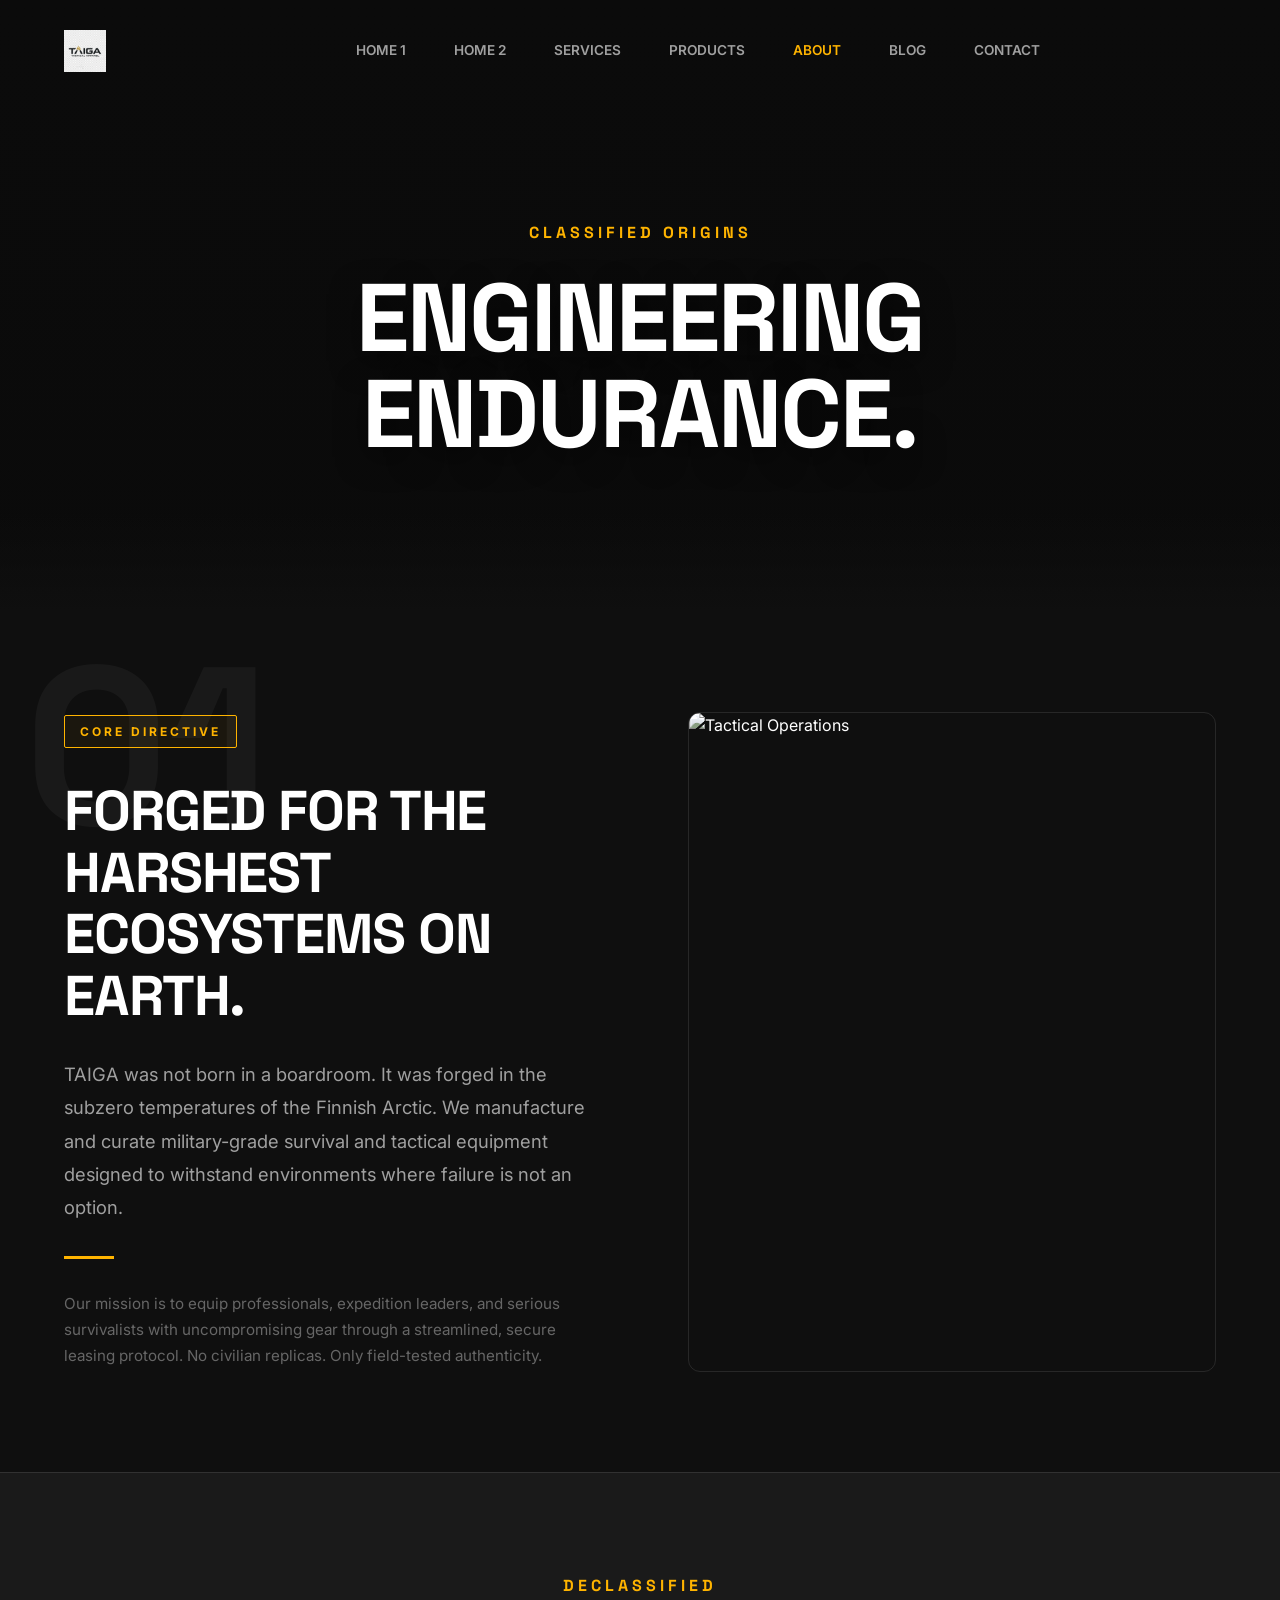
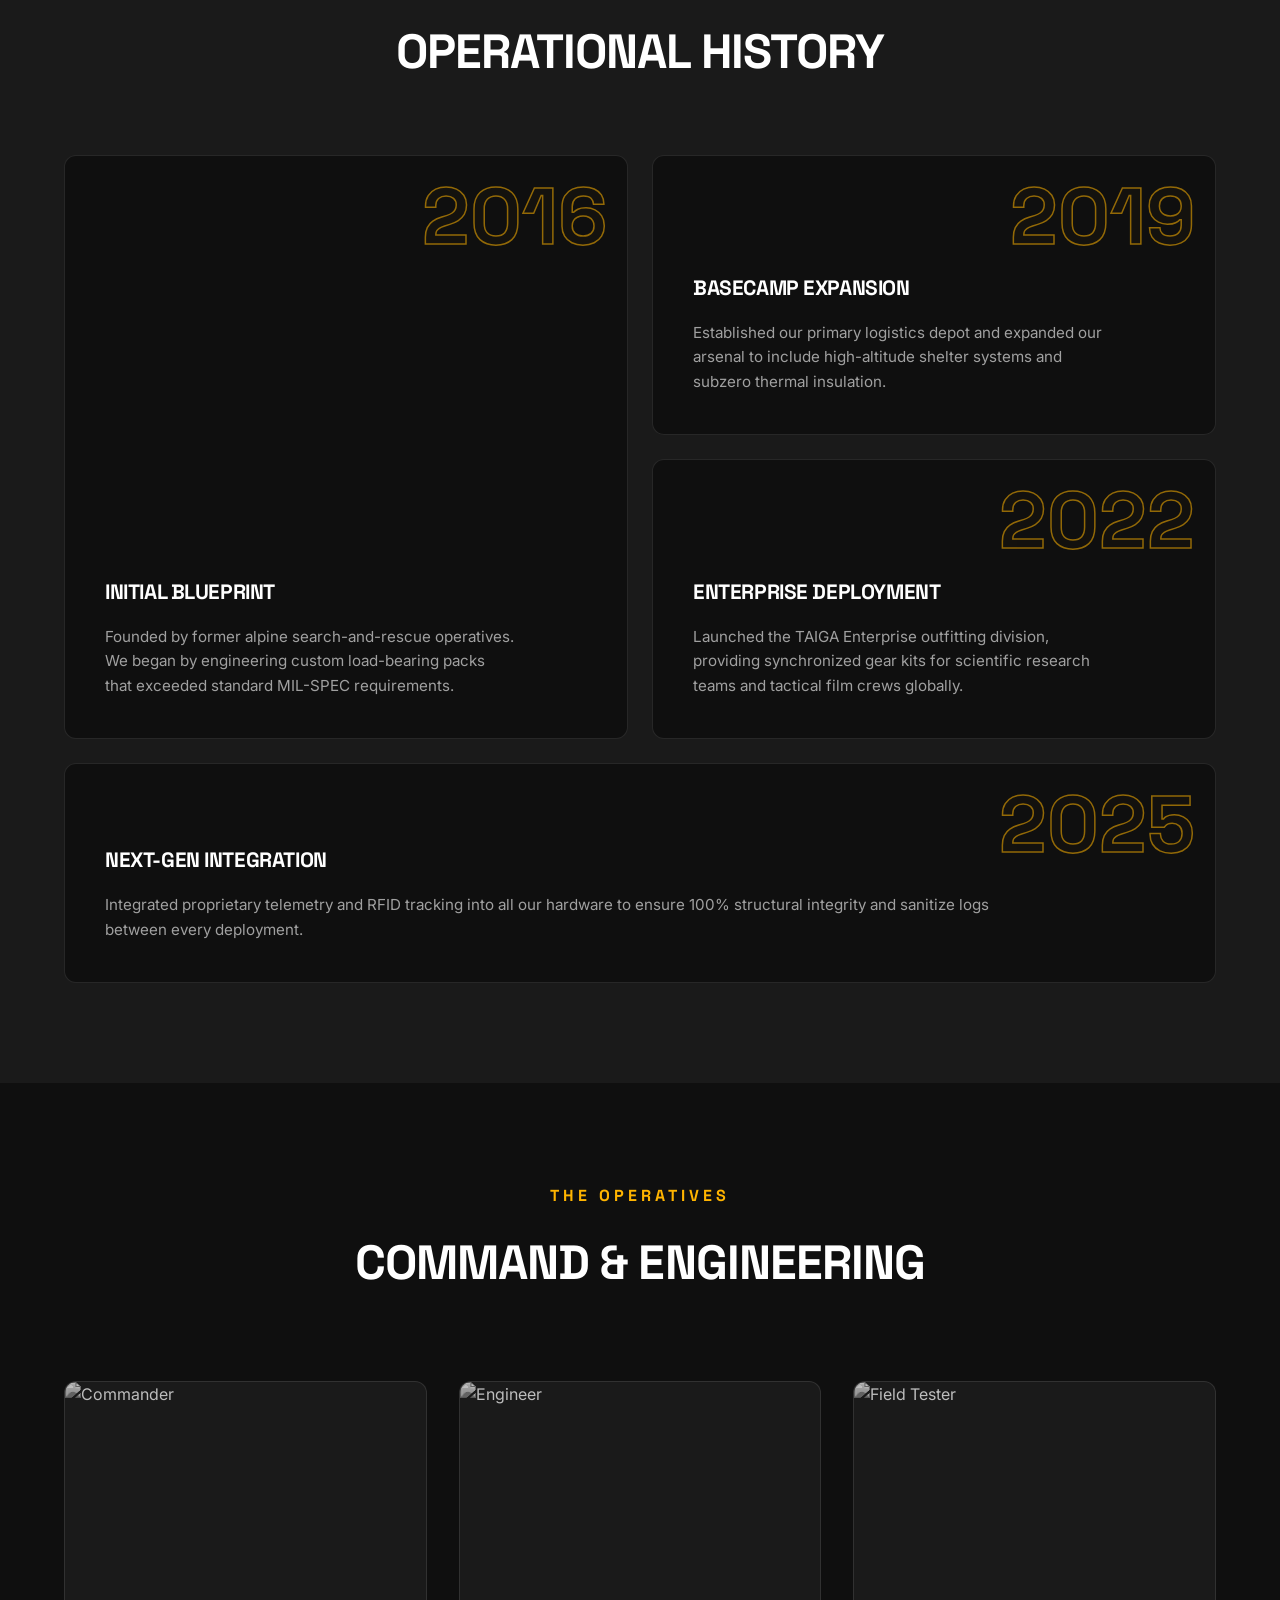
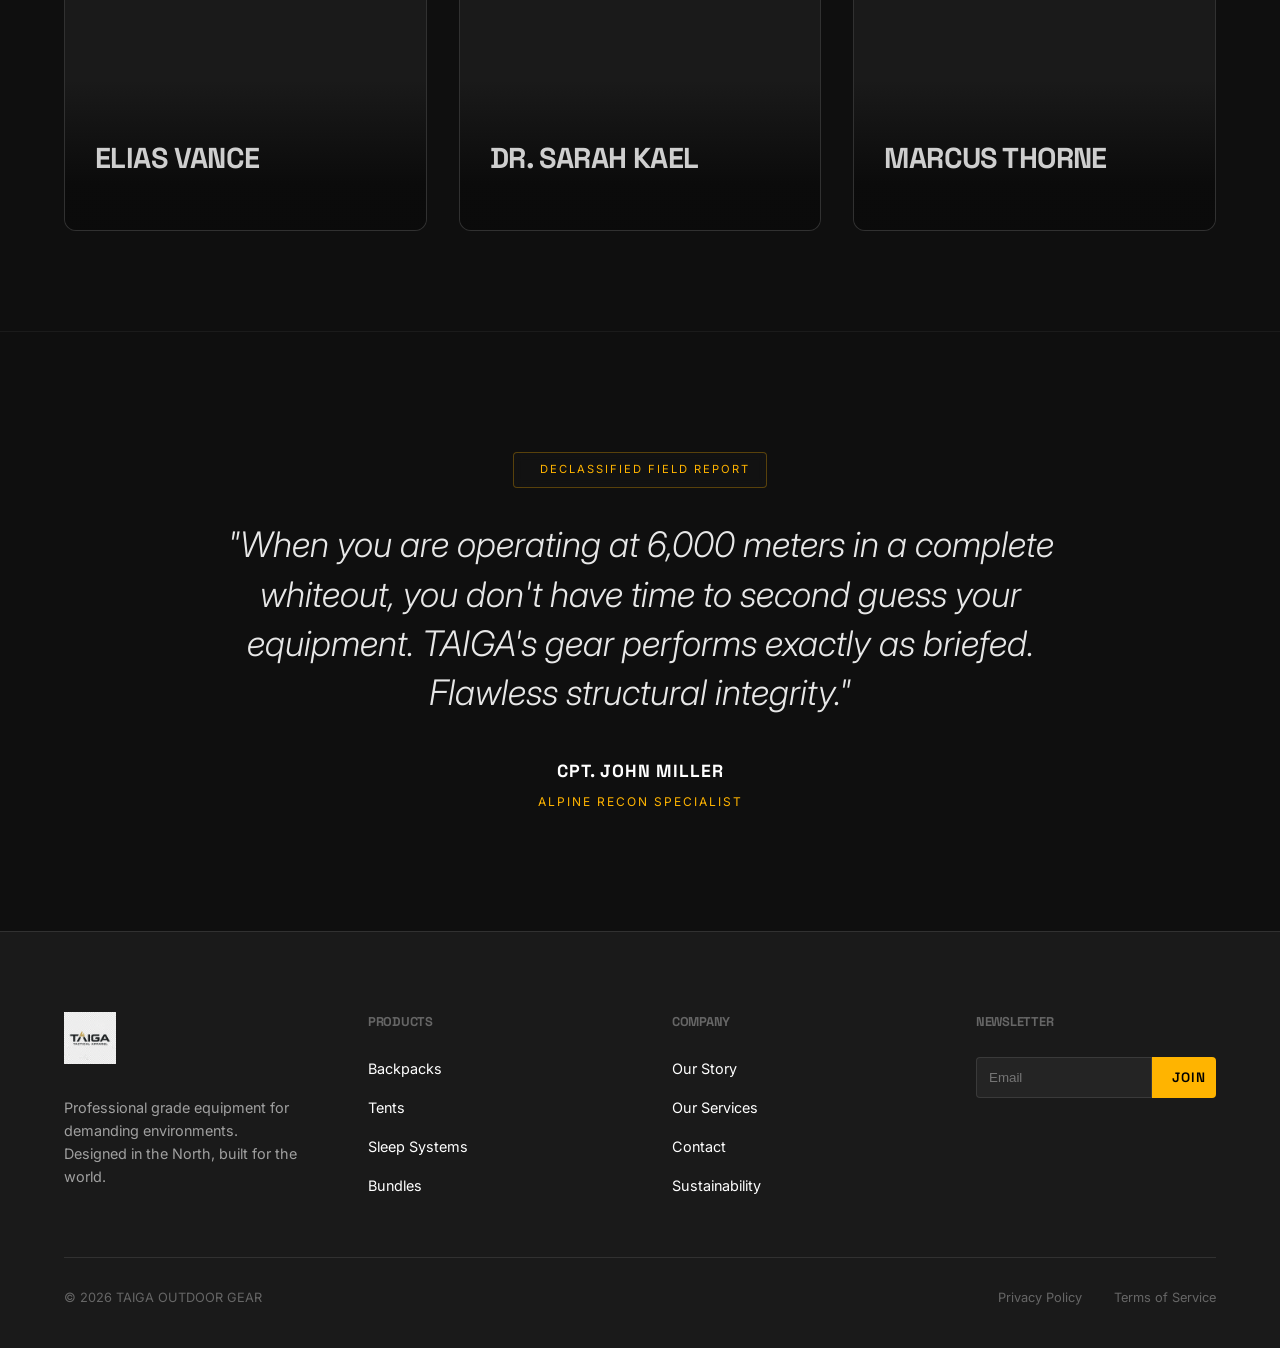
==== commit 22b591f5: "first commit" ====
--- a/about.html
+++ b/about.html
@@ -64,10 +64,10 @@
             left: -40px;
             font-size: 14rem;
             font-weight: 900;
-            opacity: 0.02;
+            opacity: 0.04;
             z-index: -1;
             line-height: 1;
-            color: white;
+            color: var(--text-primary);
             font-family: 'Space Grotesk', sans-serif;
             user-select: none;
             pointer-events: none;
@@ -167,24 +167,26 @@
             font-weight: 900;
             line-height: 1;
             margin-bottom: 1rem;
-            color: transparent;
-            -webkit-text-stroke: 1px rgba(255, 255, 255, 0.1);
+            color: rgba(255, 180, 0, 0.04);
+            -webkit-text-stroke: 1.5px var(--accent-gold);
             font-family: 'Space Grotesk', sans-serif;
             position: absolute;
             top: 20px;
             right: 20px;
             transition: var(--transition);
+            opacity: 0.55;
         }
 
         .bento-card:hover .bento-year {
-            -webkit-text-stroke: 1px rgba(255, 180, 0, 0.3);
-            color: rgba(255, 180, 0, 0.05);
+            -webkit-text-stroke: 1.5px var(--accent-gold);
+            color: rgba(255, 180, 0, 0.15);
+            opacity: 0.85;
         }
 
         .bento-card h4 {
             font-size: 1.3rem;
             margin-bottom: 1rem;
-            color: white;
+            color: var(--text-primary);
             position: relative;
             z-index: 2;
         }
@@ -294,6 +296,12 @@
         }
         @media (max-width: 640px) {
             .personnel-grid { grid-template-columns: 1fr; }
+        }
+        @media (max-width: 480px) {
+            .page-header h1 { font-size: clamp(2.5rem, 8vw, 4rem); }
+            .mission-watermark { font-size: 6rem; top: -40px; left: -10px; }
+            .bento-card { padding: 20px; }
+            .testimonial-cinematic { padding: 60px 0; }
         }
 
         /* --- Cinematic Testimonial --- */
--- a/css/style.css
+++ b/css/style.css
@@ -42,12 +42,17 @@
     box-sizing: border-box;
 }
 
+html, body {
+    overflow-x: hidden;
+    width: 100%;
+    max-width: 100vw;
+}
+
 body {
     font-family: 'Inter', sans-serif;
     background-color: var(--bg-primary);
     color: var(--text-primary);
     line-height: 1.6;
-    overflow-x: hidden;
     transition: background-color 0.5s ease, color 0.5s ease;
 }
 
@@ -221,10 +226,11 @@
 }
 
 .hero-content h1 {
-    font-size: clamp(3rem, 10vw, 6rem);
-    line-height: 0.9;
+    font-size: clamp(2.5rem, 8vw, 6rem);
+    line-height: 1.1;
     margin-bottom: 2rem;
     color: white;
+    word-wrap: break-word;
 }
 
 .wavy-separator {
@@ -288,8 +294,9 @@
         padding-top: 60px;
     }
     .page-banner h1 { 
-        font-size: 2.5rem; 
+        font-size: clamp(2rem, 8vw, 2.5rem); 
         text-shadow: 0 4px 15px rgba(0,0,0,0.5);
+        word-wrap: break-word;
     }
     .page-banner p {
         font-size: 0.9rem;
@@ -535,7 +542,7 @@
         background: var(--bg-primary);
         display: flex;
         flex-direction: column;
-        padding: 100px 40px;
+        padding: 80px 20px;
         transition: 0.6s cubic-bezier(0.16, 1, 0.3, 1);
         z-index: 1000;
         overflow-y: auto;
@@ -556,12 +563,12 @@
 
     .nav-links a {
         margin: 0;
-        font-size: 2.5rem;
+        font-size: clamp(1.5rem, 8vw, 2.5rem);
         font-weight: 700;
         font-family: 'Space Grotesk', sans-serif;
         color: var(--text-primary);
         border-bottom: 1px solid var(--border-color);
-        padding: 20px 0;
+        padding: 15px 0;
         display: flex;
         justify-content: space-between;
         align-items: center;
@@ -611,5 +618,23 @@
         order: -1; /* For structure */
     }
 
-    .hero-content h1 { font-size: 4rem; }
-}
+    .hero-content h1 { font-size: clamp(3rem, 8vw, 4rem); }
+}
+
+@media (max-width: 480px) {
+    .container { width: 92%; }
+    .hero-content h1 { font-size: 2.5rem !important; }
+    .page-banner h1 { font-size: 2rem !important; }
+    .catalog-grid, .product-lineup-grid {
+        grid-template-columns: 1fr;
+        gap: 1.5rem;
+    }
+    .product-info { padding: 15px; }
+    .product-info h3 { font-size: 1rem; white-space: normal; }
+    .btn { padding: 12px 20px; font-size: 0.75rem; }
+    .card { padding: 20px; }
+    .stats-grid { grid-template-columns: 1fr; }
+    .features-grid { grid-template-columns: 1fr; }
+    .main-header { padding: 15px 0; }
+    .wavy-separator svg { height: 60px; }
+}
